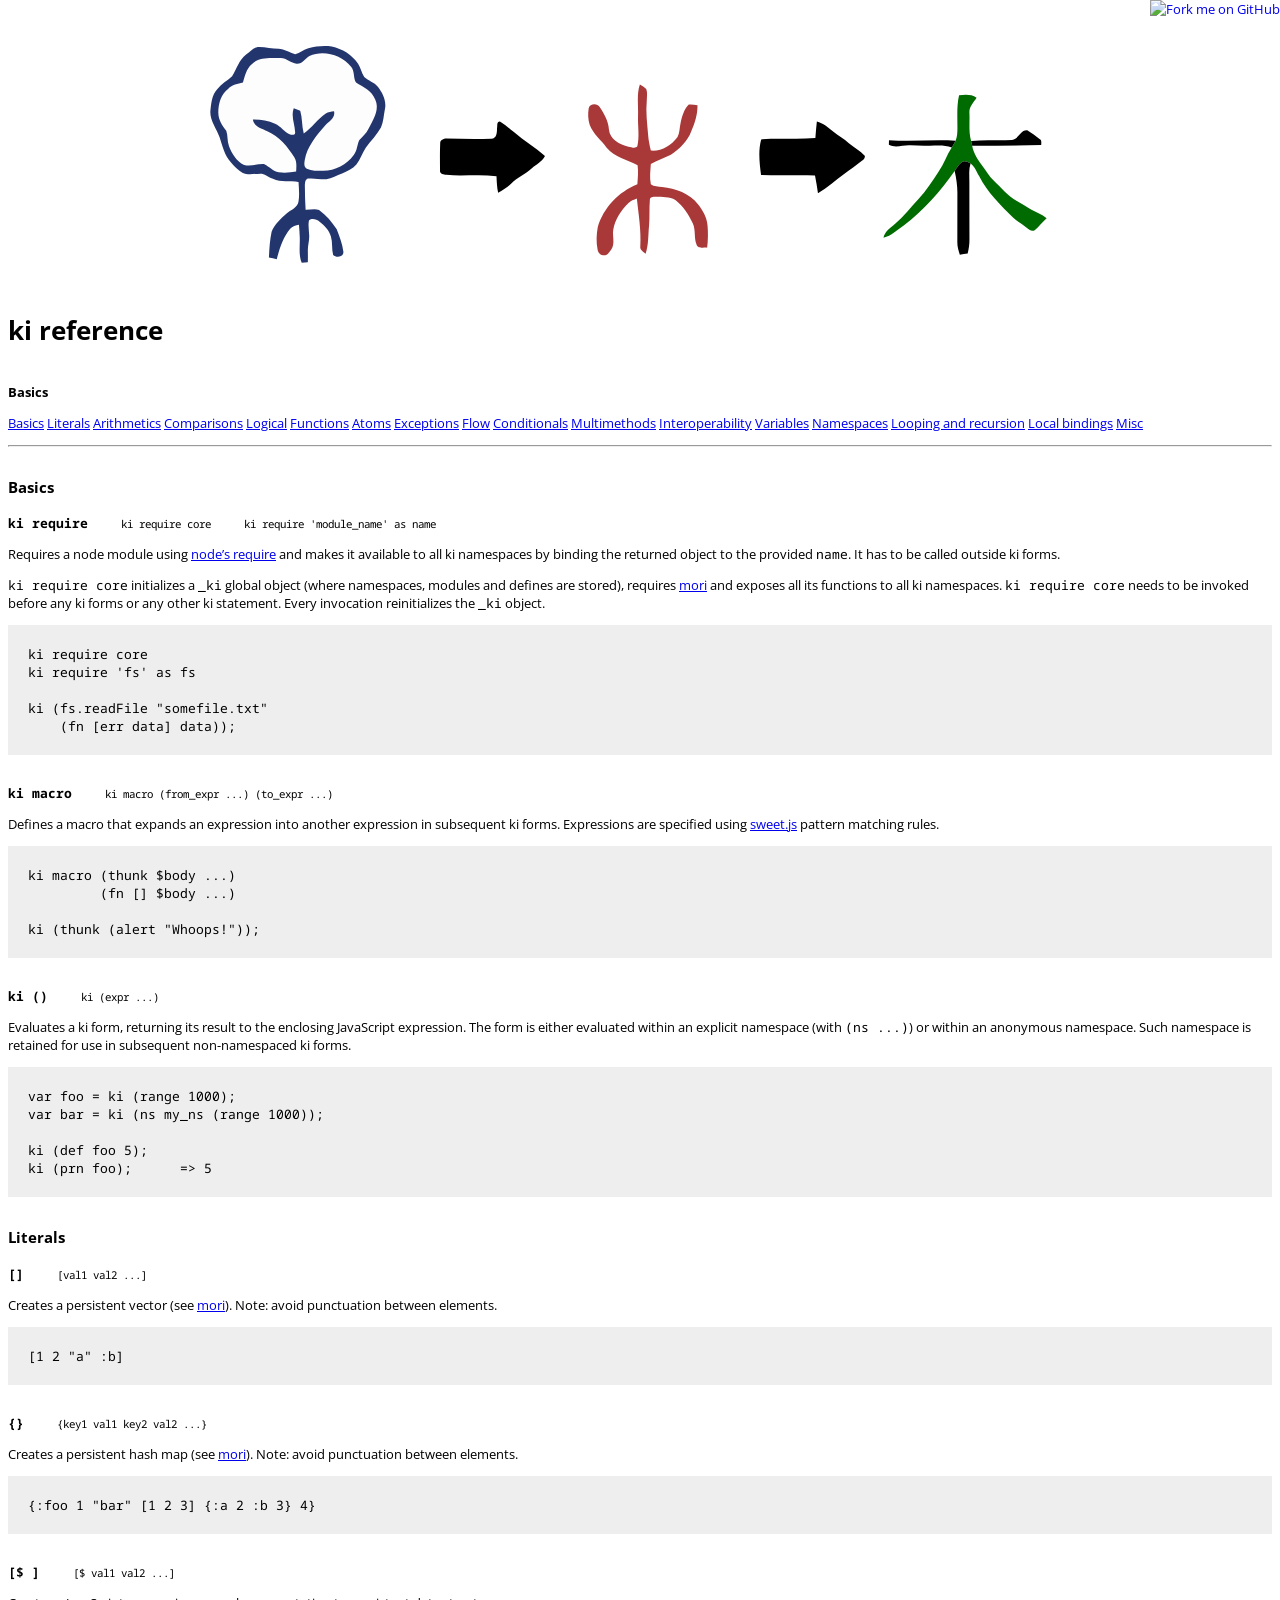
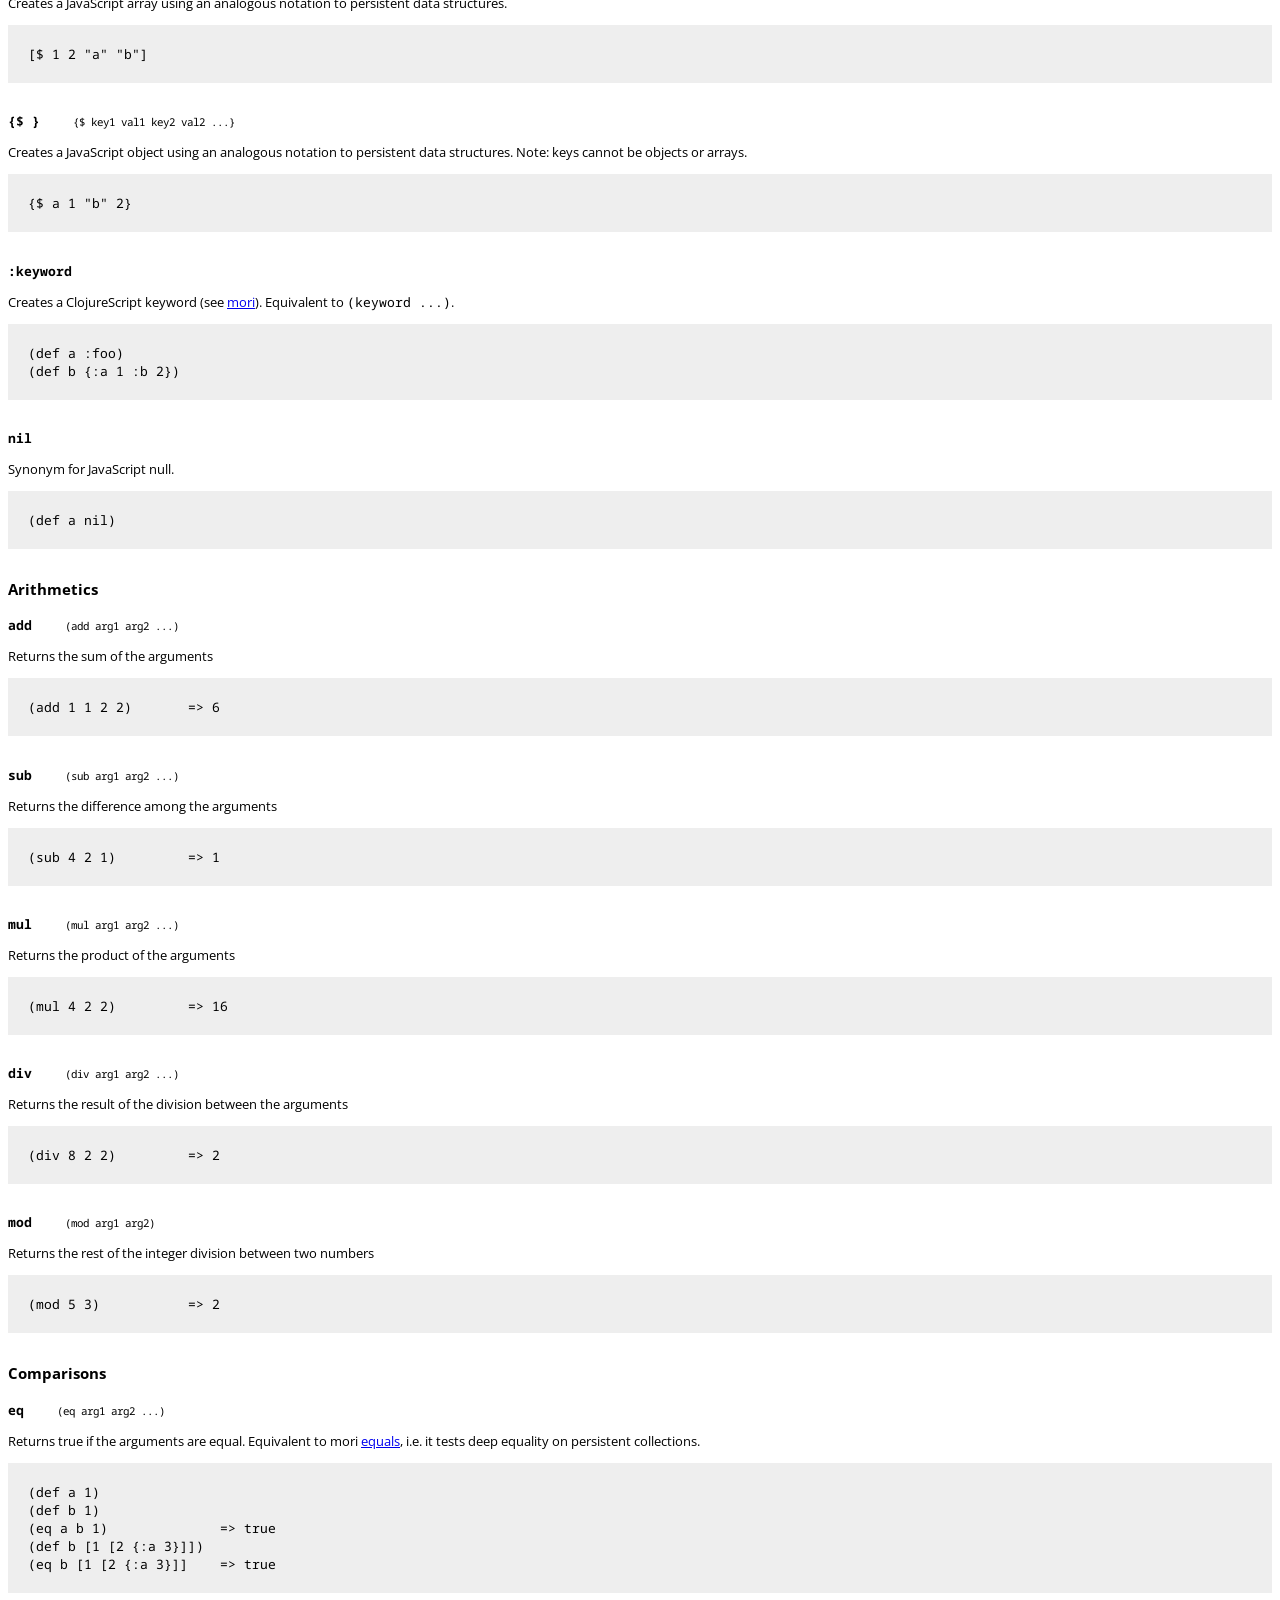
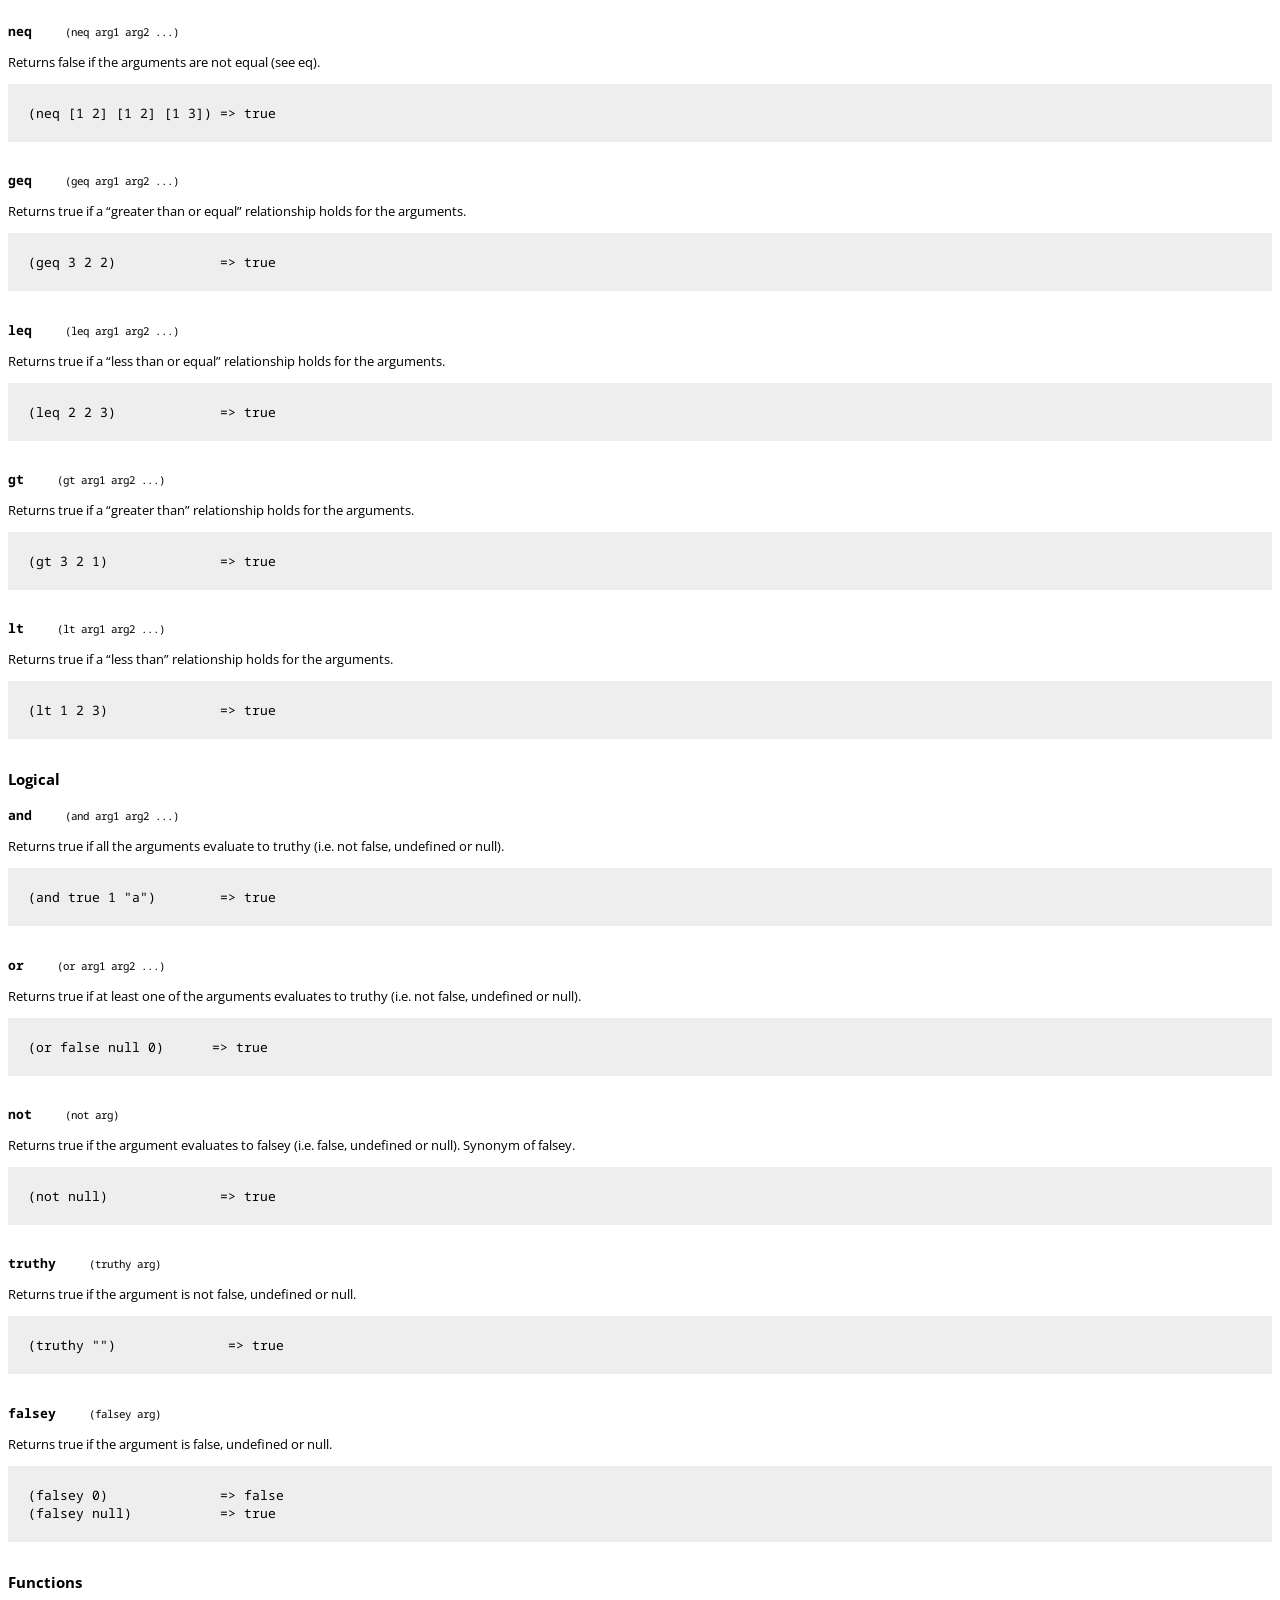
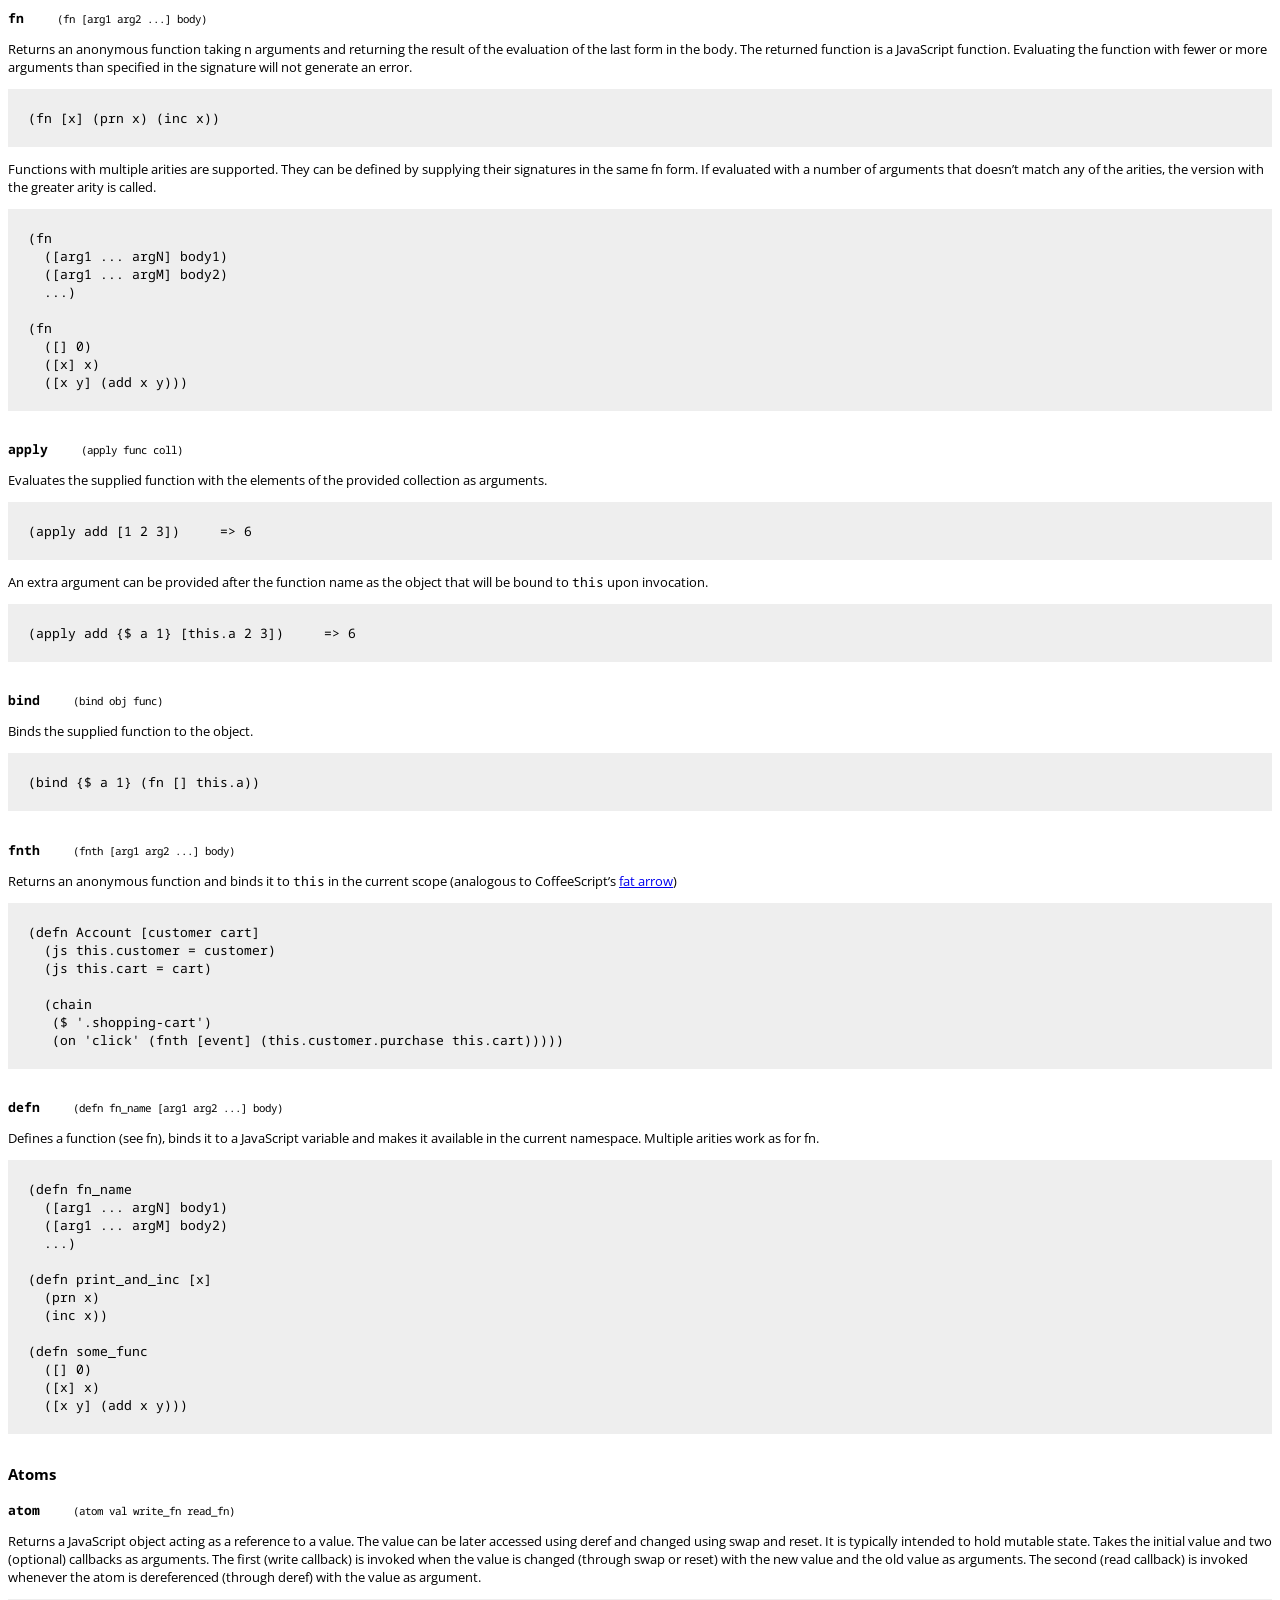
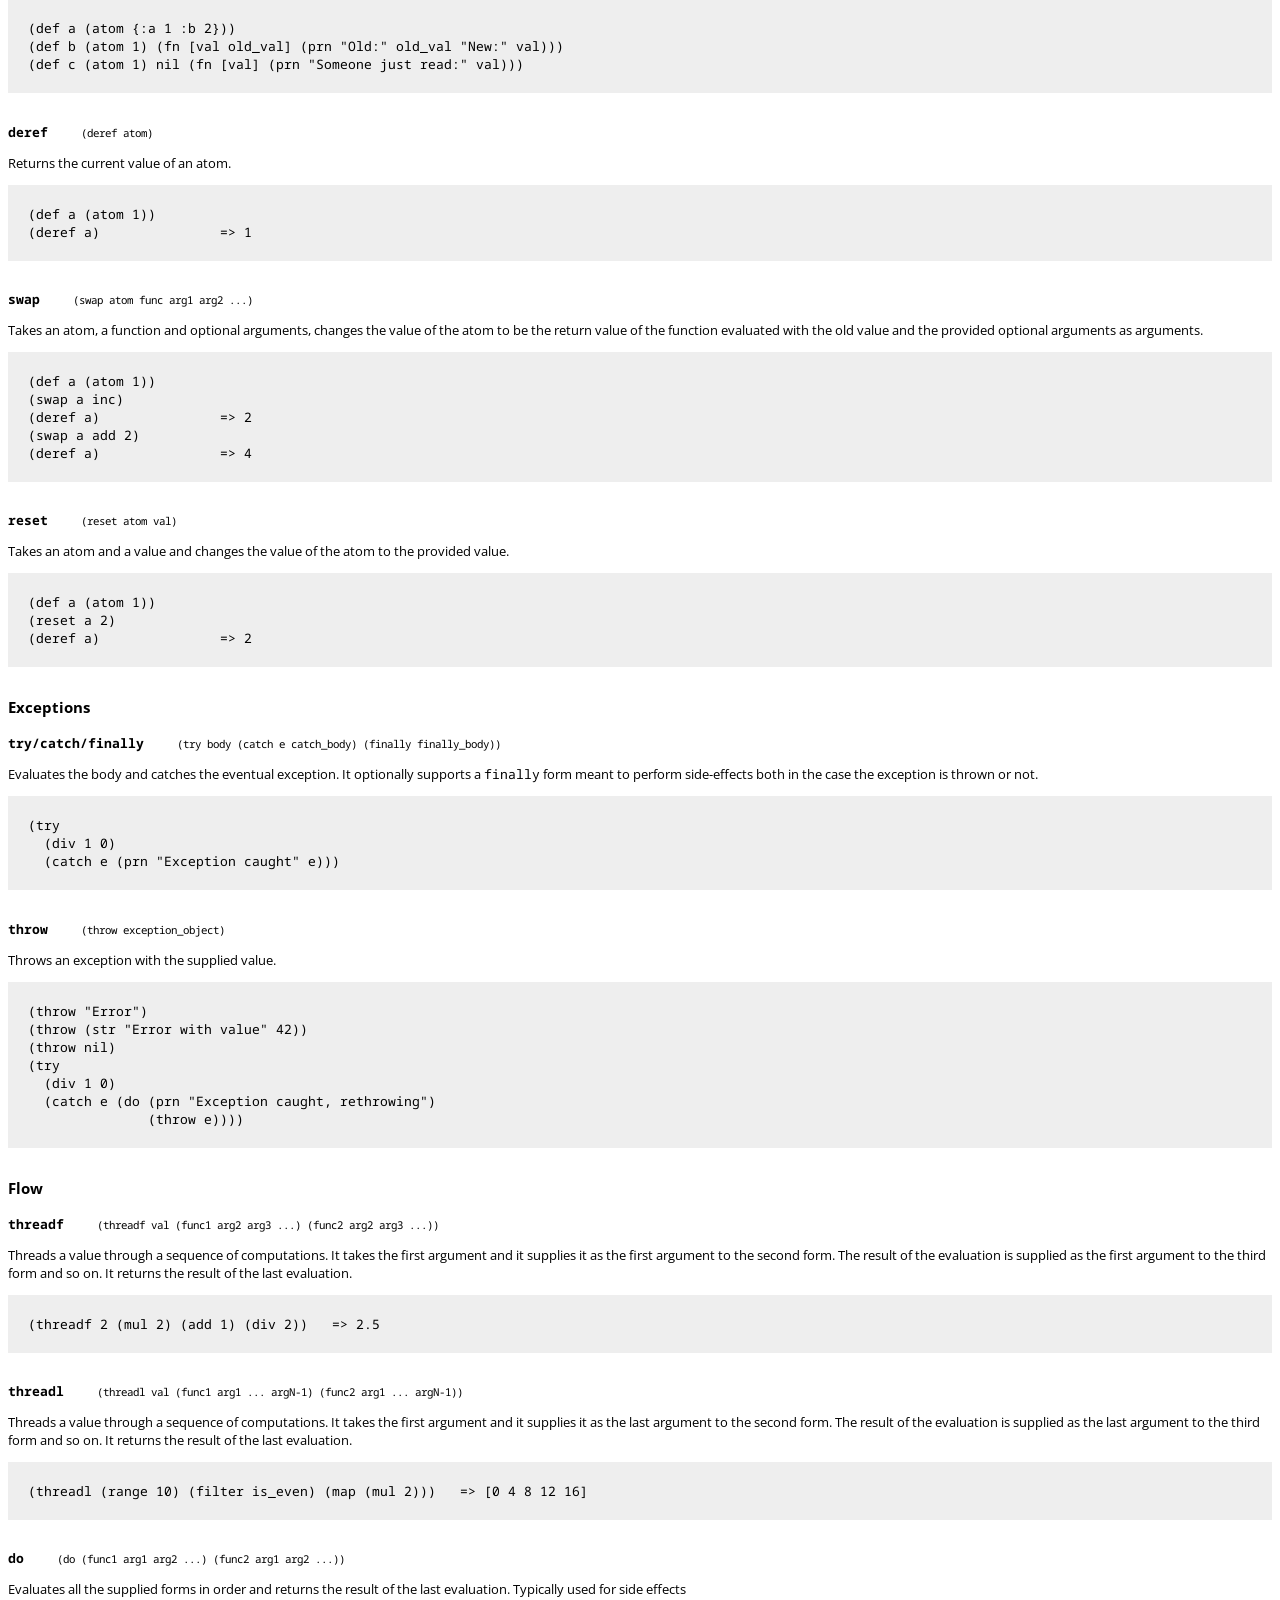
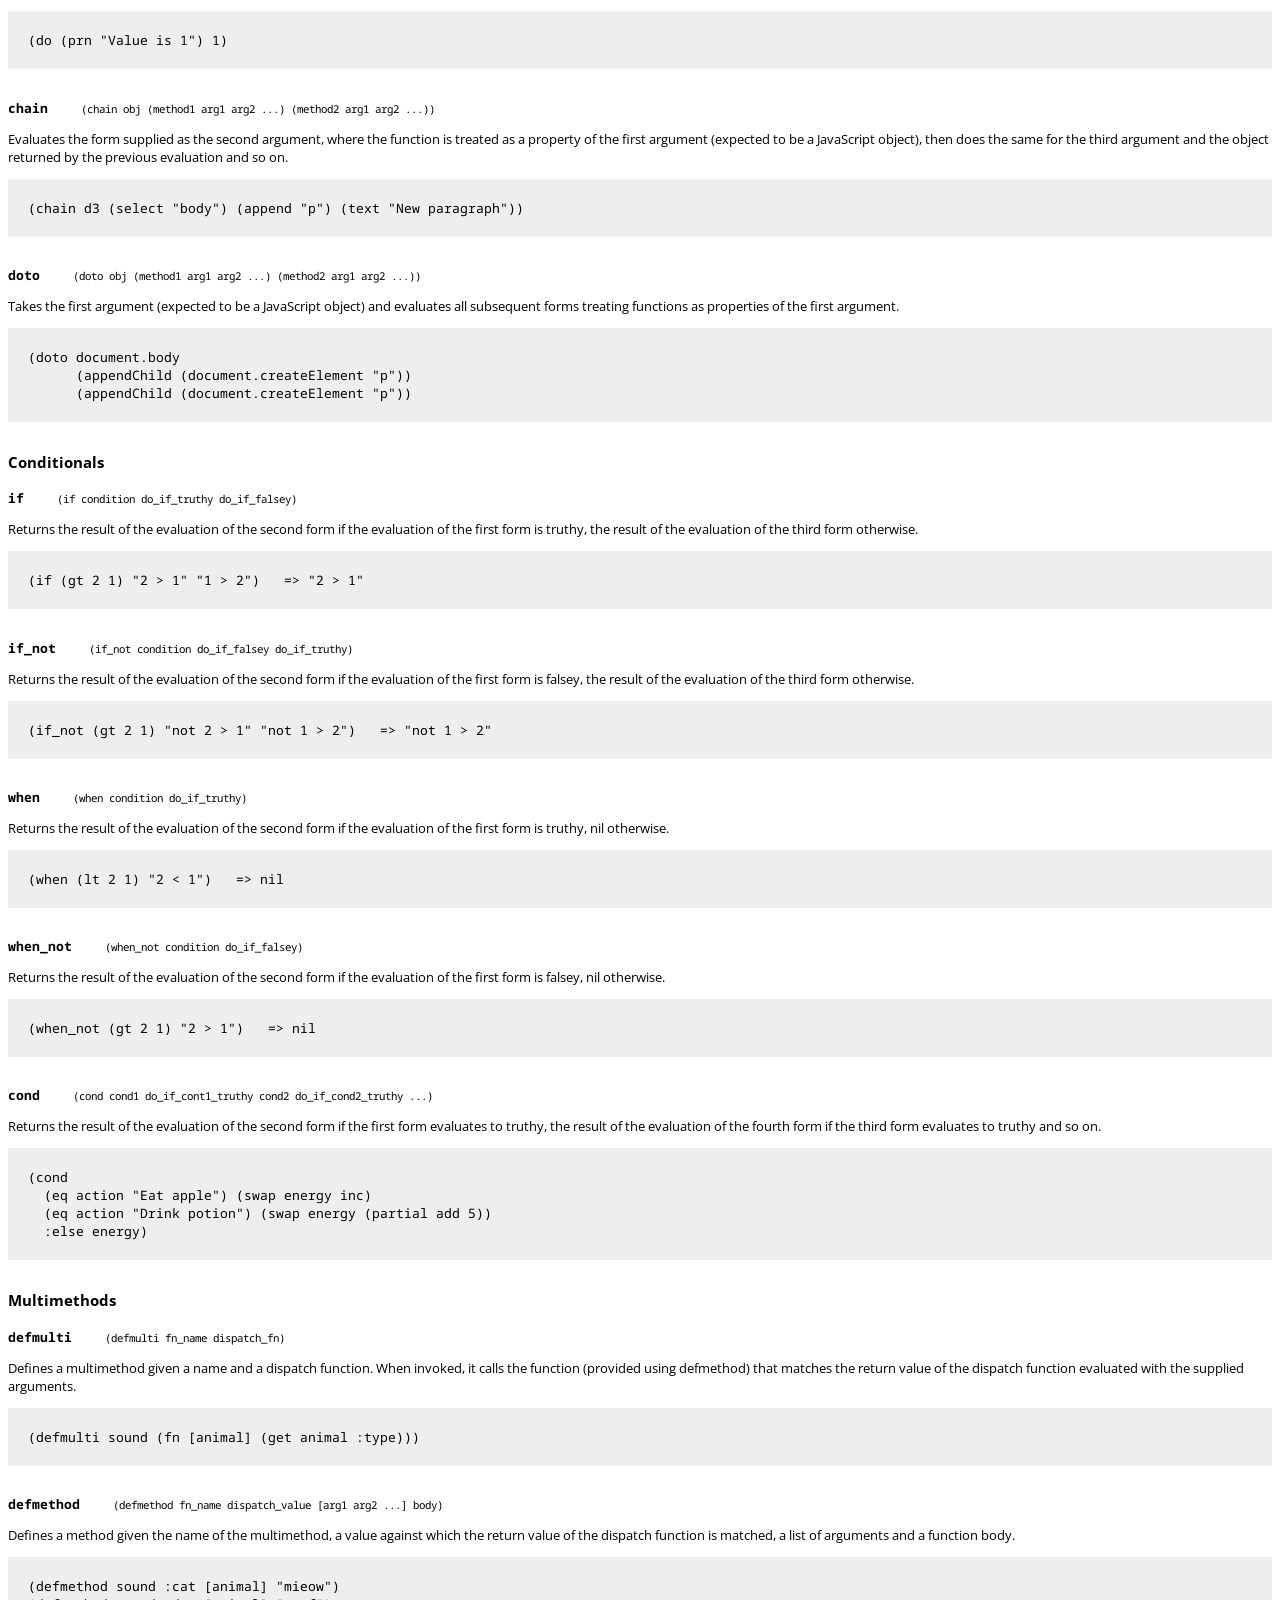
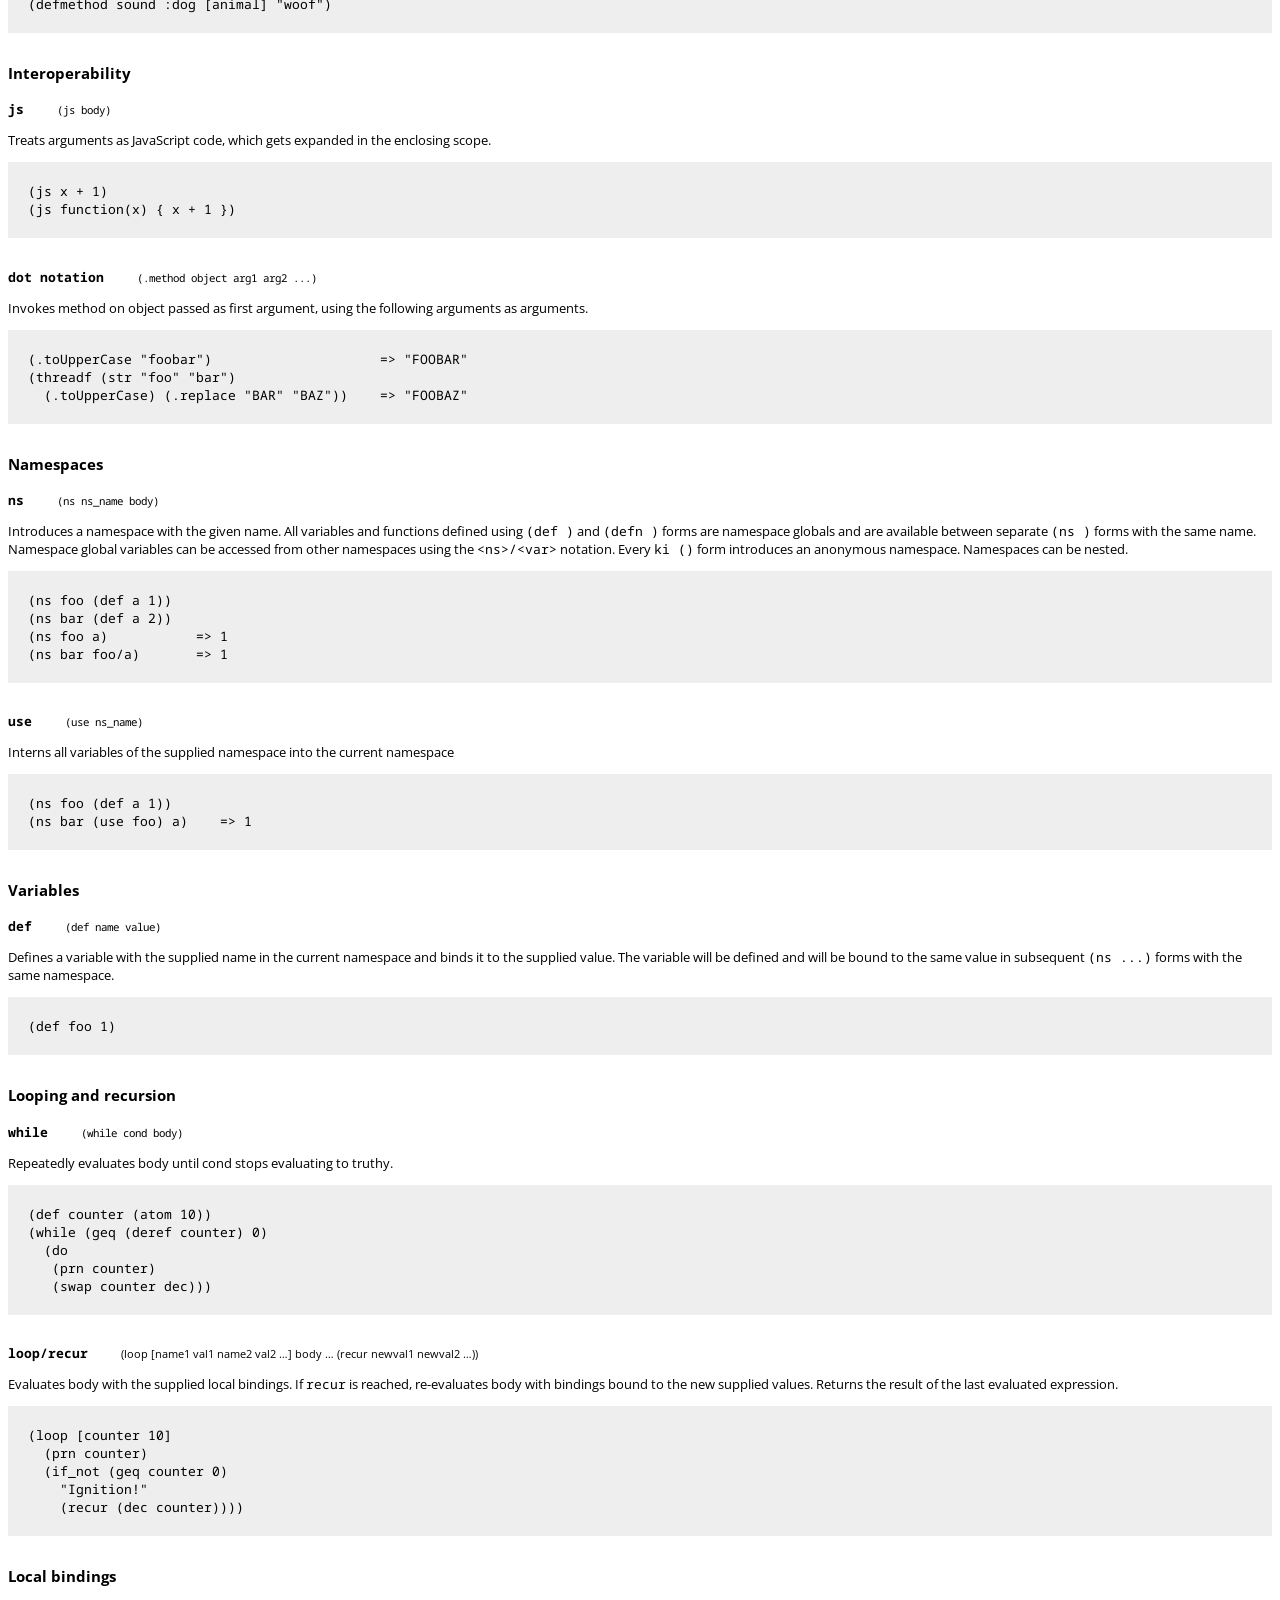
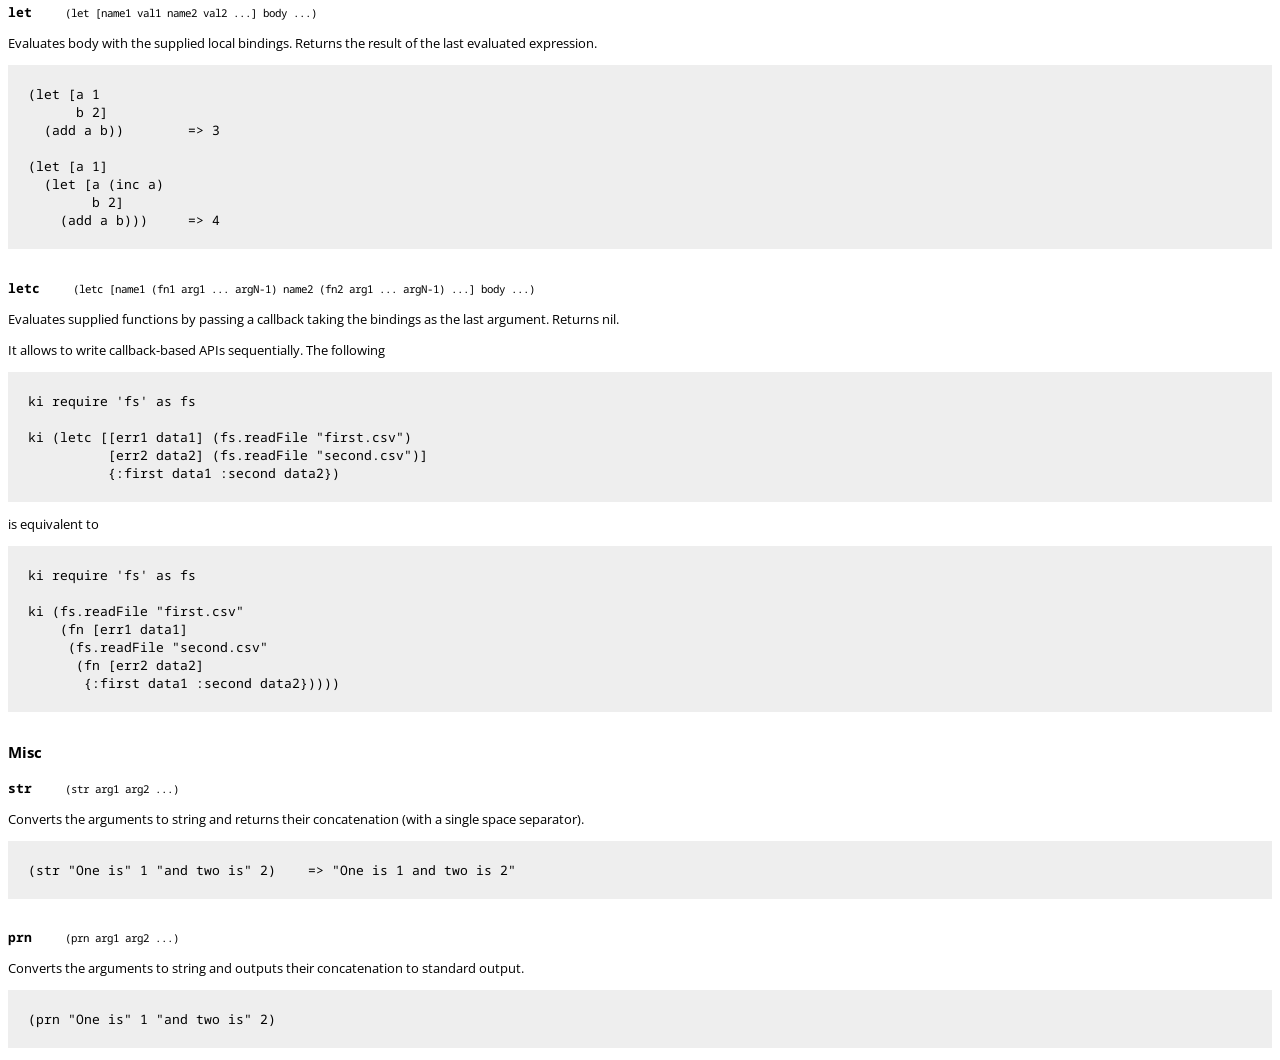
==== ki.docset/Contents/Resources/Documents/api.html @ 3056f5e2 "Initial commit." ====
<!DOCTYPE html>
<html>
    <head>
        <meta charset="utf-8">
        <meta http-equiv="X-UA-Compatible" content="IE=edge,chrome=1">
        <title>ki reference</title>
        <meta name="viewport" content="width=device-width">

        <link href='http://fonts.googleapis.com/css?family=Droid+Sans+Mono|Open+Sans:400italic,400' rel='stylesheet' type='text/css'>
        <link rel="stylesheet" href="css/syntax.css">
      	
        <link rel="stylesheet" href="css/default.css">

    </head>

    <body>
      <a href="https://github.com/lantiga/ki"><img style="position: absolute; top: 0; right: 0; border: 0;" src="https://github-camo.global.ssl.fastly.net/38ef81f8aca64bb9a64448d0d70f1308ef5341ab/68747470733a2f2f73332e616d617a6f6e6177732e636f6d2f6769746875622f726962626f6e732f666f726b6d655f72696768745f6461726b626c75655f3132313632312e706e67" alt="Fork me on GitHub" data-canonical-src="https://s3.amazonaws.com/github/ribbons/forkme_right_darkblue_121621.png"></a>
    	<div class="pure-g">
        <div class="pure-u-1-5"></div>
    		<div class="pure-u-3-5">
          <a href=""><img height="auto" width="100%" style="margin-top: 20px;" src="images/ki-color.svg" /></a>
          <style>
  body {
    font-size: small;
  }
</style>

<h1 id="ki-reference">ki reference</h1>

<h4 id="basics">Basics</h4>

<p><a href="#basics">Basics</a>
<a href="#literals">Literals</a>
<a href="#arithmetics">Arithmetics</a>
<a href="#comparisons">Comparisons</a>
<a href="#logical">Logical</a>
<a href="#functions">Functions</a>
<a href="#atoms">Atoms</a>
<a href="#exceptions">Exceptions</a>
<a href="#flow">Flow</a>
<a href="#conditionals">Conditionals</a>
<a href="#multimethods">Multimethods</a>
<a href="#interoperability">Interoperability</a>
<a href="#variables">Variables</a>
<a href="#namespaces">Namespaces</a>
<a href="#looping-and-recursion">Looping and recursion</a>
<a href="#local-bindings">Local bindings</a>
<a href="#misc">Misc</a></p>

<hr />

<h3 id="basics-1">Basics</h3>

<h4 id="ki-require"><code>ki require</code></h4>

<h5 id="ki-require-core"><code>ki require core</code></h5>

<h5 id="ki-require-modulename-as-name"><code>ki require 'module_name' as name</code></h5>

<p>Requires a node module using <a href="http://nodejs.org/api/modules.html#modules_module_require_id">node’s require</a> and makes it available to all ki namespaces by binding the returned object to the provided <code>name</code>. It has to be called outside ki forms.</p>

<p><code>ki require core</code> initializes a <code>_ki</code> global object (where namespaces, modules and defines are stored), requires <a href="http://swannodette.github.io/mori/">mori</a> and exposes all its functions to all ki namespaces. <code>ki require core</code> needs to be invoked before any ki forms or any other ki statement. Every invocation reinitializes the <code>_ki</code> object.</p>

<pre><code>ki require core
ki require 'fs' as fs

ki (fs.readFile "somefile.txt" 
    (fn [err data] data));
</code></pre>

<h4 id="ki-macro"><code>ki macro</code></h4>

<h5 id="ki-macro-fromexpr--toexpr-"><code>ki macro (from_expr ...) (to_expr ...)</code></h5>

<p>Defines a macro that expands an expression into another expression in subsequent ki forms. Expressions are specified using <a href="http://sweetjs.org/">sweet.js</a> pattern matching rules.</p>

<pre><code>ki macro (thunk $body ...)
         (fn [] $body ...)

ki (thunk (alert "Whoops!"));
</code></pre>

<h4 id="ki-"><code>ki ()</code></h4>

<h5 id="ki-expr-"><code>ki (expr ...)</code></h5>

<p>Evaluates a ki form, returning its result to the enclosing JavaScript expression. The form is either evaluated within an explicit namespace (with <code>(ns ...)</code>) or within an anonymous namespace. Such namespace is retained for use in subsequent non-namespaced ki forms.</p>

<pre><code>var foo = ki (range 1000);
var bar = ki (ns my_ns (range 1000));

ki (def foo 5);
ki (prn foo);      =&gt; 5
</code></pre>

<h3 id="literals">Literals</h3>

<h4 id="section"><code>[]</code></h4>

<h5 id="val1-val2-"><code>[val1 val2 ...]</code></h5>

<p>Creates a persistent vector (see <a href="http://swannodette.github.io/mori/">mori</a>). Note: avoid punctuation between elements.</p>

<pre><code>[1 2 "a" :b]
</code></pre>

<h4 id="section-1"><code>{}</code></h4>

<h5 id="key1-val1-key2-val2-"><code>{key1 val1 key2 val2 ...}</code></h5>

<p>Creates a persistent hash map (see <a href="http://swannodette.github.io/mori/">mori</a>). Note: avoid punctuation between elements.</p>

<pre><code>{:foo 1 "bar" [1 2 3] {:a 2 :b 3} 4}
</code></pre>

<h4 id="section-2"><code>[$ ]</code></h4>

<h5 id="val1-val2--1"><code>[$ val1 val2 ...]</code></h5>

<p>Creates a JavaScript array using an analogous notation to persistent data structures.</p>

<pre><code>[$ 1 2 "a" "b"]
</code></pre>

<h4 id="section-3"><code>{$ }</code></h4>

<h5 id="key1-val1-key2-val2--1"><code>{$ key1 val1 key2 val2 ...}</code></h5>

<p>Creates a JavaScript object using an analogous notation to persistent data structures. Note: keys cannot be objects or arrays.</p>

<pre><code>{$ a 1 "b" 2}
</code></pre>

<h4 id="keyword"><code>:keyword</code></h4>

<p>Creates a ClojureScript keyword (see <a href="http://swannodette.github.io/mori/">mori</a>). Equivalent to <code>(keyword ...)</code>.</p>

<pre><code>(def a :foo)
(def b {:a 1 :b 2})
</code></pre>

<h4 id="nil"><code>nil</code></h4>

<p>Synonym for JavaScript null.</p>

<pre><code>(def a nil)
</code></pre>

<h3 id="arithmetics">Arithmetics</h3>

<h4 id="add"><code>add</code></h4>

<h5 id="add-arg1-arg2-"><code>(add arg1 arg2 ...)</code></h5>

<p>Returns the sum of the arguments</p>

<pre><code>(add 1 1 2 2)       =&gt; 6
</code></pre>

<h4 id="sub"><code>sub</code></h4>

<h5 id="sub-arg1-arg2-"><code>(sub arg1 arg2 ...)</code></h5>

<p>Returns the difference among the arguments</p>

<pre><code>(sub 4 2 1)         =&gt; 1
</code></pre>

<h4 id="mul"><code>mul</code></h4>

<h5 id="mul-arg1-arg2-"><code>(mul arg1 arg2 ...)</code></h5>

<p>Returns the product of the arguments</p>

<pre><code>(mul 4 2 2)         =&gt; 16
</code></pre>

<h4 id="div"><code>div</code></h4>

<h5 id="div-arg1-arg2-"><code>(div arg1 arg2 ...)</code></h5>

<p>Returns the result of the division between the arguments</p>

<pre><code>(div 8 2 2)         =&gt; 2
</code></pre>

<h4 id="mod"><code>mod</code></h4>

<h5 id="mod-arg1-arg2"><code>(mod arg1 arg2)</code></h5>

<p>Returns the rest of the integer division between two numbers</p>

<pre><code>(mod 5 3)           =&gt; 2
</code></pre>

<h3 id="comparisons">Comparisons</h3>

<h4 id="eq"><code>eq</code></h4>

<h5 id="eq-arg1-arg2-"><code>(eq arg1 arg2 ...)</code></h5>

<p>Returns true if the arguments are equal. Equivalent to mori <a href="http://swannodette.github.io/mori/#equals">equals</a>, i.e. it tests deep equality on persistent collections.</p>

<pre><code>(def a 1)
(def b 1)
(eq a b 1)              =&gt; true
(def b [1 [2 {:a 3}]])
(eq b [1 [2 {:a 3}]]    =&gt; true
</code></pre>

<h4 id="neq"><code>neq</code></h4>

<h5 id="neq-arg1-arg2-"><code>(neq arg1 arg2 ...)</code></h5>

<p>Returns false if the arguments are not equal (see eq).</p>

<pre><code>(neq [1 2] [1 2] [1 3]) =&gt; true
</code></pre>

<h4 id="geq"><code>geq</code></h4>

<h5 id="geq-arg1-arg2-"><code>(geq arg1 arg2 ...)</code></h5>

<p>Returns true if a “greater than or equal” relationship holds for the arguments.</p>

<pre><code>(geq 3 2 2)             =&gt; true
</code></pre>

<h4 id="leq"><code>leq</code></h4>

<h5 id="leq-arg1-arg2-"><code>(leq arg1 arg2 ...)</code></h5>

<p>Returns true if a “less than or equal” relationship holds for the arguments.</p>

<pre><code>(leq 2 2 3)             =&gt; true
</code></pre>

<h4 id="gt"><code>gt</code></h4>

<h5 id="gt-arg1-arg2-"><code>(gt arg1 arg2 ...)</code></h5>

<p>Returns true if a “greater than” relationship holds for the arguments.</p>

<pre><code>(gt 3 2 1)              =&gt; true
</code></pre>

<h4 id="lt"><code>lt</code></h4>

<h5 id="lt-arg1-arg2-"><code>(lt arg1 arg2 ...)</code></h5>

<p>Returns true if a “less than” relationship holds for the arguments.</p>

<pre><code>(lt 1 2 3)              =&gt; true
</code></pre>

<h3 id="logical">Logical</h3>

<h4 id="and"><code>and</code></h4>

<h5 id="and-arg1-arg2-"><code>(and arg1 arg2 ...)</code></h5>

<p>Returns true if all the arguments evaluate to truthy (i.e. not false, undefined or null).</p>

<pre><code>(and true 1 "a")        =&gt; true
</code></pre>

<h4 id="or"><code>or</code></h4>

<h5 id="or-arg1-arg2-"><code>(or arg1 arg2 ...)</code></h5>

<p>Returns true if at least one of the arguments evaluates to truthy (i.e. not false, undefined or null).</p>

<pre><code>(or false null 0)      =&gt; true
</code></pre>

<h4 id="not"><code>not</code></h4>

<h5 id="not-arg"><code>(not arg)</code></h5>

<p>Returns true if the argument evaluates to falsey (i.e. false, undefined or null). Synonym of falsey.</p>

<pre><code>(not null)              =&gt; true
</code></pre>

<h4 id="truthy"><code>truthy</code></h4>

<h5 id="truthy-arg"><code>(truthy arg)</code></h5>

<p>Returns true if the argument is not false, undefined or null.</p>

<pre><code>(truthy "")              =&gt; true
</code></pre>

<h4 id="falsey"><code>falsey</code></h4>

<h5 id="falsey-arg"><code>(falsey arg)</code></h5>

<p>Returns true if the argument is false, undefined or null.</p>

<pre><code>(falsey 0)              =&gt; false
(falsey null)           =&gt; true
</code></pre>

<h3 id="functions">Functions</h3>

<h4 id="fn"><code>fn</code></h4>

<h5 id="fn-arg1-arg2--body"><code>(fn [arg1 arg2 ...] body)</code></h5>

<p>Returns an anonymous function taking n arguments and returning the result of the evaluation of the last form in the body. The returned function is a JavaScript function. Evaluating the function with fewer or more arguments than specified in the signature will not generate an error.</p>

<pre><code>(fn [x] (prn x) (inc x))
</code></pre>

<p>Functions with multiple arities are supported. They can be defined by supplying their signatures in the same fn form. If evaluated with a number of arguments that doesn’t match any of the arities, the version with the greater arity is called.</p>

<pre><code>(fn 
  ([arg1 ... argN] body1)
  ([arg1 ... argM] body2)
  ...)

(fn
  ([] 0)
  ([x] x)
  ([x y] (add x y)))
</code></pre>

<h4 id="apply"><code>apply</code></h4>

<h5 id="apply-func-coll"><code>(apply func coll)</code></h5>

<p>Evaluates the supplied function with the elements of the provided collection as arguments.</p>

<pre><code>(apply add [1 2 3])     =&gt; 6
</code></pre>

<p>An extra argument can be provided after the function name as the object that will be bound to <code>this</code> upon invocation.</p>

<pre><code>(apply add {$ a 1} [this.a 2 3])     =&gt; 6
</code></pre>

<h4 id="bind"><code>bind</code></h4>

<h5 id="bind-obj-func"><code>(bind obj func)</code></h5>

<p>Binds the supplied function to the object.</p>

<pre><code>(bind {$ a 1} (fn [] this.a))
</code></pre>

<h4 id="fnth"><code>fnth</code></h4>

<h5 id="fnth-arg1-arg2--body"><code>(fnth [arg1 arg2 ...] body)</code></h5>

<p>Returns an anonymous function and binds it to <code>this</code> in the current scope (analogous to CoffeeScript’s <a href="http://coffeescript.org/#fat-arrow">fat arrow</a>)</p>

<pre><code>(defn Account [customer cart]
  (js this.customer = customer)
  (js this.cart = cart)

  (chain 
   ($ '.shopping-cart')
   (on 'click' (fnth [event] (this.customer.purchase this.cart)))))
</code></pre>

<h4 id="defn"><code>defn</code></h4>

<h5 id="defn-fnname-arg1-arg2--body"><code>(defn fn_name [arg1 arg2 ...] body)</code></h5>

<p>Defines a function (see fn), binds it to a JavaScript variable and makes it available in the current namespace. Multiple arities work as for fn.</p>

<pre><code>(defn fn_name
  ([arg1 ... argN] body1)
  ([arg1 ... argM] body2)
  ...)
   
(defn print_and_inc [x] 
  (prn x) 
  (inc x))

(defn some_func
  ([] 0)
  ([x] x)
  ([x y] (add x y)))
</code></pre>

<h3 id="atoms">Atoms</h3>

<h4 id="atom"><code>atom</code></h4>

<h5 id="atom-val-writefn-readfn"><code>(atom val write_fn read_fn)</code></h5>

<p>Returns a JavaScript object acting as a reference to a value. The value can be later accessed using deref and changed using swap and reset. It is typically intended to hold mutable state. Takes the initial value and two (optional) callbacks as arguments. The first (write callback) is invoked when the value is changed (through swap or reset) with the new value and the old value as arguments. The second (read callback) is invoked whenever the atom is dereferenced (through deref) with the value as argument.</p>

<pre><code>(def a (atom {:a 1 :b 2}))
(def b (atom 1) (fn [val old_val] (prn "Old:" old_val "New:" val)))
(def c (atom 1) nil (fn [val] (prn "Someone just read:" val)))
</code></pre>

<h4 id="deref"><code>deref</code></h4>

<h5 id="deref-atom"><code>(deref atom)</code></h5>

<p>Returns the current value of an atom.</p>

<pre><code>(def a (atom 1))
(deref a)               =&gt; 1
</code></pre>

<h4 id="swap"><code>swap</code></h4>

<h5 id="swap-atom-func-arg1-arg2-"><code>(swap atom func arg1 arg2 ...)</code></h5>

<p>Takes an atom, a function and optional arguments, changes the value of the atom to be the return value of the function evaluated with the old value and the provided optional arguments as arguments.</p>

<pre><code>(def a (atom 1))
(swap a inc)
(deref a)               =&gt; 2
(swap a add 2)
(deref a)               =&gt; 4
</code></pre>

<h4 id="reset"><code>reset</code></h4>

<h5 id="reset-atom-val"><code>(reset atom val)</code></h5>

<p>Takes an atom and a value and changes the value of the atom to the provided value.</p>

<pre><code>(def a (atom 1))
(reset a 2)
(deref a)               =&gt; 2
</code></pre>

<h3 id="exceptions">Exceptions</h3>

<h4 id="trycatchfinally"><code>try/catch/finally</code></h4>

<h5 id="try-body-catch-e-catchbody-finally-finallybody"><code>(try body (catch e catch_body) (finally finally_body))</code></h5>

<p>Evaluates the body and catches the eventual exception. It optionally supports a <code>finally</code> form meant to perform side-effects both in the case the exception is thrown or not.</p>

<pre><code>(try
  (div 1 0)
  (catch e (prn "Exception caught" e)))
</code></pre>

<h4 id="throw"><code>throw</code></h4>

<h5 id="throw-exceptionobject"><code>(throw exception_object)</code></h5>

<p>Throws an exception with the supplied value.</p>

<pre><code>(throw "Error")
(throw (str "Error with value" 42))
(throw nil)
(try
  (div 1 0)
  (catch e (do (prn "Exception caught, rethrowing") 
               (throw e))))
</code></pre>

<h3 id="flow">Flow</h3>

<h4 id="threadf"><code>threadf</code></h4>

<h5 id="threadf-val-func1-arg2-arg3--func2-arg2-arg3-"><code>(threadf val (func1 arg2 arg3 ...) (func2 arg2 arg3 ...))</code></h5>

<p>Threads a value through a sequence of computations. It takes the first argument and it supplies it as the first argument to the second form. The result of the evaluation is supplied as the first argument to the third form and so on. It returns the result of the last evaluation.</p>

<pre><code>(threadf 2 (mul 2) (add 1) (div 2))   =&gt; 2.5
</code></pre>

<h4 id="threadl"><code>threadl</code></h4>

<h5 id="threadl-val-func1-arg1--argn-1-func2-arg1--argn-1"><code>(threadl val (func1 arg1 ... argN-1) (func2 arg1 ... argN-1))</code></h5>

<p>Threads a value through a sequence of computations. It takes the first argument and it supplies it as the last argument to the second form. The result of the evaluation is supplied as the last argument to the third form and so on. It returns the result of the last evaluation.</p>

<pre><code>(threadl (range 10) (filter is_even) (map (mul 2)))   =&gt; [0 4 8 12 16]
</code></pre>

<h4 id="do"><code>do</code></h4>

<h5 id="do-func1-arg1-arg2--func2-arg1-arg2-"><code>(do (func1 arg1 arg2 ...) (func2 arg1 arg2 ...))</code></h5>

<p>Evaluates all the supplied forms in order and returns the result of the last evaluation. Typically used for side effects</p>

<pre><code>(do (prn "Value is 1") 1)
</code></pre>

<h4 id="chain"><code>chain</code></h4>

<h5 id="chain-obj-method1-arg1-arg2--method2-arg1-arg2-"><code>(chain obj (method1 arg1 arg2 ...) (method2 arg1 arg2 ...))</code></h5>

<p>Evaluates the form supplied as the second argument, where the function is treated as a property of the first argument (expected to be a JavaScript object), then does the same for the third argument and the object returned by the previous evaluation and so on.</p>

<pre><code>(chain d3 (select "body") (append "p") (text "New paragraph"))
</code></pre>

<h4 id="doto"><code>doto</code></h4>

<h5 id="doto-obj-method1-arg1-arg2--method2-arg1-arg2-"><code>(doto obj (method1 arg1 arg2 ...) (method2 arg1 arg2 ...))</code></h5>

<p>Takes the first argument (expected to be a JavaScript object) and evaluates all subsequent forms treating functions as properties of the first argument.</p>

<pre><code>(doto document.body 
      (appendChild (document.createElement "p"))
      (appendChild (document.createElement "p"))
</code></pre>

<h3 id="conditionals">Conditionals</h3>

<h4 id="if"><code>if</code></h4>

<h5 id="if-condition-doiftruthy-doiffalsey"><code>(if condition do_if_truthy do_if_falsey)</code></h5>

<p>Returns the result of the evaluation of the second form if the evaluation of the first form is truthy, the result of the evaluation of the third form otherwise.</p>

<pre><code>(if (gt 2 1) "2 &gt; 1" "1 &gt; 2")   =&gt; "2 &gt; 1"
</code></pre>

<h4 id="ifnot"><code>if_not</code></h4>

<h5 id="ifnot-condition-doiffalsey-doiftruthy"><code>(if_not condition do_if_falsey do_if_truthy)</code></h5>

<p>Returns the result of the evaluation of the second form if the evaluation of the first form is falsey, the result of the evaluation of the third form otherwise.</p>

<pre><code>(if_not (gt 2 1) "not 2 &gt; 1" "not 1 &gt; 2")   =&gt; "not 1 &gt; 2"
</code></pre>

<h4 id="when"><code>when</code></h4>

<h5 id="when-condition-doiftruthy"><code>(when condition do_if_truthy)</code></h5>

<p>Returns the result of the evaluation of the second form if the evaluation of the first form is truthy, nil otherwise.</p>

<pre><code>(when (lt 2 1) "2 &lt; 1")   =&gt; nil
</code></pre>

<h4 id="whennot"><code>when_not</code></h4>

<h5 id="whennot-condition-doiffalsey"><code>(when_not condition do_if_falsey)</code></h5>

<p>Returns the result of the evaluation of the second form if the evaluation of the first form is falsey, nil otherwise.</p>

<pre><code>(when_not (gt 2 1) "2 &gt; 1")   =&gt; nil
</code></pre>

<h4 id="cond"><code>cond</code></h4>

<h5 id="cond-cond1-doifcont1truthy-cond2-doifcond2truthy-"><code>(cond cond1 do_if_cont1_truthy cond2 do_if_cond2_truthy ...)</code></h5>

<p>Returns the result of the evaluation of the second form if the first form evaluates to truthy, the result of the evaluation of the fourth form if the third form evaluates to truthy and so on.</p>

<pre><code>(cond
  (eq action "Eat apple") (swap energy inc)
  (eq action "Drink potion") (swap energy (partial add 5))
  :else energy)
</code></pre>

<h3 id="multimethods">Multimethods</h3>

<h4 id="defmulti"><code>defmulti</code></h4>

<h5 id="defmulti-fnname-dispatchfn"><code>(defmulti fn_name dispatch_fn)</code></h5>

<p>Defines a multimethod given a name and a dispatch function. When invoked, it calls the function (provided using defmethod) that matches the return value of the dispatch function evaluated with the supplied arguments.</p>

<pre><code>(defmulti sound (fn [animal] (get animal :type)))
</code></pre>

<h4 id="defmethod"><code>defmethod</code></h4>

<h5 id="defmethod-fnname-dispatchvalue-arg1-arg2--body"><code>(defmethod fn_name dispatch_value [arg1 arg2 ...] body)</code></h5>

<p>Defines a method given the name of the multimethod, a value against which the return value of the dispatch function is matched, a list of arguments and a function body.</p>

<pre><code>(defmethod sound :cat [animal] "mieow")
(defmethod sound :dog [animal] "woof")
</code></pre>

<h3 id="interoperability">Interoperability</h3>

<h4 id="js"><code>js</code></h4>

<h5 id="js-body"><code>(js body)</code></h5>

<p>Treats arguments as JavaScript code, which gets expanded in the enclosing scope.</p>

<pre><code>(js x + 1)
(js function(x) { x + 1 })
</code></pre>

<h4 id="dot-notation"><code>dot notation</code></h4>

<h5 id="method-object-arg1-arg2-"><code>(.method object arg1 arg2 ...)</code></h5>

<p>Invokes method on object passed as first argument, using the following arguments as arguments.</p>

<pre><code>(.toUpperCase "foobar")                     =&gt; "FOOBAR"
(threadf (str "foo" "bar") 
  (.toUpperCase) (.replace "BAR" "BAZ"))    =&gt; "FOOBAZ"
</code></pre>

<h3 id="namespaces">Namespaces</h3>

<h4 id="ns"><code>ns</code></h4>

<h5 id="ns-nsname-body"><code>(ns ns_name body)</code></h5>

<p>Introduces a namespace with the given name. All variables and functions defined using <code>(def )</code> and <code>(defn )</code> forms are namespace globals and are available between separate <code>(ns )</code> forms with the same name. Namespace global variables can be accessed from other namespaces using the <code>&lt;ns&gt;/&lt;var&gt;</code> notation. Every <code>ki ()</code> form introduces an anonymous namespace. Namespaces can be nested.</p>

<pre><code>(ns foo (def a 1))
(ns bar (def a 2))
(ns foo a)           =&gt; 1
(ns bar foo/a)       =&gt; 1
</code></pre>

<h4 id="use"><code>use</code></h4>

<h5 id="use-nsname"><code>(use ns_name)</code></h5>

<p>Interns all variables of the supplied namespace into the current namespace</p>

<pre><code>(ns foo (def a 1))
(ns bar (use foo) a)    =&gt; 1
</code></pre>

<h3 id="variables">Variables</h3>

<h4 id="def"><code>def</code></h4>

<h5 id="def-name-value"><code>(def name value)</code></h5>

<p>Defines a variable with the supplied name in the current namespace and binds it to the supplied value. The variable will be defined and will be bound to the same value in subsequent <code>(ns ...)</code> forms with the same namespace.</p>

<pre><code>(def foo 1)
</code></pre>

<h3 id="looping-and-recursion">Looping and recursion</h3>

<h4 id="while"><code>while</code></h4>

<h5 id="while-cond-body"><code>(while cond body)</code></h5>

<p>Repeatedly evaluates body until cond stops evaluating to truthy.</p>

<pre><code>(def counter (atom 10))
(while (geq (deref counter) 0)
  (do
   (prn counter)
   (swap counter dec)))
</code></pre>

<h4 id="looprecur"><code>loop/recur</code></h4>

<h5 id="loop-name1-val1-name2-val2--body--recur-newval1-newval2-">(loop [name1 val1 name2 val2 …] body … (recur newval1 newval2 …))</h5>

<p>Evaluates body with the supplied local bindings. If <code>recur</code> is reached, re-evaluates body with bindings bound to the new supplied values. Returns the result of the last evaluated expression.</p>

<pre><code>(loop [counter 10]
  (prn counter)
  (if_not (geq counter 0)
    "Ignition!"
    (recur (dec counter))))
</code></pre>

<h3 id="local-bindings">Local bindings</h3>

<h4 id="let"><code>let</code></h4>

<h5 id="let-name1-val1-name2-val2--body-"><code>(let [name1 val1 name2 val2 ...] body ...)</code></h5>

<p>Evaluates body with the supplied local bindings. Returns the result of the last evaluated expression.</p>

<pre><code>(let [a 1
      b 2]
  (add a b))        =&gt; 3

(let [a 1]
  (let [a (inc a)
        b 2]
    (add a b)))     =&gt; 4
</code></pre>

<h4 id="letc"><code>letc</code></h4>

<h5 id="letc-name1-fn1-arg1--argn-1-name2-fn2-arg1--argn-1--body-"><code>(letc [name1 (fn1 arg1 ... argN-1) name2 (fn2 arg1 ... argN-1) ...] body ...)</code></h5>

<p>Evaluates supplied functions by passing a callback taking the bindings as the last argument. Returns nil.</p>

<p>It allows to write callback-based APIs sequentially. The following</p>

<pre><code>ki require 'fs' as fs

ki (letc [[err1 data1] (fs.readFile "first.csv")
          [err2 data2] (fs.readFile "second.csv")]
          {:first data1 :second data2})
</code></pre>

<p>is equivalent to</p>

<pre><code>ki require 'fs' as fs

ki (fs.readFile "first.csv" 
    (fn [err1 data1]
     (fs.readFile "second.csv" 
      (fn [err2 data2]
       {:first data1 :second data2}))))
</code></pre>

<h3 id="misc">Misc</h3>

<h4 id="str"><code>str</code></h4>

<h5 id="str-arg1-arg2-"><code>(str arg1 arg2 ...)</code></h5>

<p>Converts the arguments to string and returns their concatenation (with a single space separator).</p>

<pre><code>(str "One is" 1 "and two is" 2)    =&gt; "One is 1 and two is 2"
</code></pre>

<h4 id="prn"><code>prn</code></h4>

<h5 id="prn-arg1-arg2-"><code>(prn arg1 arg2 ...)</code></h5>

<p>Converts the arguments to string and outputs their concatenation to standard output.</p>

<pre><code>(prn "One is" 1 "and two is" 2)
</code></pre>


        </div>
        <div class="pure-u-1-5"></div>
      </div>

      <script type="text/javascript">

        var _gaq = _gaq || [];
        _gaq.push(['_setAccount', 'UA-49216937-1']);
        _gaq.push(['_setDomainName', 'ki-lang.org']);
        _gaq.push(['_trackPageview']);
        
        (function() {
         var ga = document.createElement('script'); ga.type = 'text/javascript'; ga.async = true;
         ga.src = ('https:' == document.location.protocol ? 'https://ssl' : 'http://www') + '.google-analytics.com/ga.js';
         var s = document.getElementsByTagName('script')[0]; s.parentNode.insertBefore(ga, s);
         })();

      </script>

      </body>
      </html>
---- ki.docset/Contents/Resources/Documents/css/syntax.css ----
.highlight  { background: #ffffff; }
.highlight .c { color: #999988; font-style: italic } /* Comment */
.highlight .err { color: #a61717; background-color: #e3d2d2 } /* Error */
.highlight .k { font-weight: bold } /* Keyword */
.highlight .o { font-weight: bold } /* Operator */
.highlight .cm { color: #999988; font-style: italic } /* Comment.Multiline */
.highlight .cp { color: #999999; font-weight: bold } /* Comment.Preproc */
.highlight .c1 { color: #999988; font-style: italic } /* Comment.Single */
.highlight .cs { color: #999999; font-weight: bold; font-style: italic } /* Comment.Special */
.highlight .gd { color: #000000; background-color: #ffdddd } /* Generic.Deleted */
.highlight .gd .x { color: #000000; background-color: #ffaaaa } /* Generic.Deleted.Specific */
.highlight .ge { font-style: italic } /* Generic.Emph */
.highlight .gr { color: #aa0000 } /* Generic.Error */
.highlight .gh { color: #999999 } /* Generic.Heading */
.highlight .gi { color: #000000; background-color: #ddffdd } /* Generic.Inserted */
.highlight .gi .x { color: #000000; background-color: #aaffaa } /* Generic.Inserted.Specific */
.highlight .go { color: #888888 } /* Generic.Output */
.highlight .gp { color: #555555 } /* Generic.Prompt */
.highlight .gs { font-weight: bold } /* Generic.Strong */
.highlight .gu { color: #aaaaaa } /* Generic.Subheading */
.highlight .gt { color: #aa0000 } /* Generic.Traceback */
.highlight .kc { font-weight: bold } /* Keyword.Constant */
.highlight .kd { font-weight: bold } /* Keyword.Declaration */
.highlight .kp { font-weight: bold } /* Keyword.Pseudo */
.highlight .kr { font-weight: bold } /* Keyword.Reserved */
.highlight .kt { color: #445588; font-weight: bold } /* Keyword.Type */
.highlight .m { color: #009999 } /* Literal.Number */
.highlight .s { color: #d14 } /* Literal.String */
.highlight .na { color: #008080 } /* Name.Attribute */
.highlight .nb { color: #0086B3 } /* Name.Builtin */
.highlight .nc { color: #445588; font-weight: bold } /* Name.Class */
.highlight .no { color: #008080 } /* Name.Constant */
.highlight .ni { color: #800080 } /* Name.Entity */
.highlight .ne { color: #990000; font-weight: bold } /* Name.Exception */
.highlight .nf { color: #990000; font-weight: bold } /* Name.Function */
.highlight .nn { color: #555555 } /* Name.Namespace */
.highlight .nt { color: #000080 } /* Name.Tag */
.highlight .nv { color: #008080 } /* Name.Variable */
.highlight .ow { font-weight: bold } /* Operator.Word */
.highlight .w { color: #bbbbbb } /* Text.Whitespace */
.highlight .mf { color: #009999 } /* Literal.Number.Float */
.highlight .mh { color: #009999 } /* Literal.Number.Hex */
.highlight .mi { color: #009999 } /* Literal.Number.Integer */
.highlight .mo { color: #009999 } /* Literal.Number.Oct */
.highlight .sb { color: #d14 } /* Literal.String.Backtick */
.highlight .sc { color: #d14 } /* Literal.String.Char */
.highlight .sd { color: #d14 } /* Literal.String.Doc */
.highlight .s2 { color: #d14 } /* Literal.String.Double */
.highlight .se { color: #d14 } /* Literal.String.Escape */
.highlight .sh { color: #d14 } /* Literal.String.Heredoc */
.highlight .si { color: #d14 } /* Literal.String.Interpol */
.highlight .sx { color: #d14 } /* Literal.String.Other */
.highlight .sr { color: #009926 } /* Literal.String.Regex */
.highlight .s1 { color: #d14 } /* Literal.String.Single */
.highlight .ss { color: #990073 } /* Literal.String.Symbol */
.highlight .bp { color: #999999 } /* Name.Builtin.Pseudo */
.highlight .vc { color: #008080 } /* Name.Variable.Class */
.highlight .vg { color: #008080 } /* Name.Variable.Global */
.highlight .vi { color: #008080 } /* Name.Variable.Instance */
.highlight .il { color: #009999 } /* Literal.Number.Integer.Long */
---- ki.docset/Contents/Resources/Documents/css/default.css ----
body {
  font-size: medium;
}

html, button, input, select, textarea,
.pure-g [class *= "pure-u"],
.pure-g-r [class *= "pure-u"] {
  font-family: 'Open Sans', sans-serif;
}

h3 {
  margin-top: 30px;
  margin-bottom: 0px;
}

h4 {
  display: inline-block;
  margin-bottom: 0;
}

h5 {
  margin-bottom: 0;
  display: inline-block;
  margin-left: 30px;
  font-weight: normal;
}

pre {
  background-color: #eeeeee;
  padding: 20px;
}

code {
  font-family: 'Droid Sans Mono', monospace, serif;
}
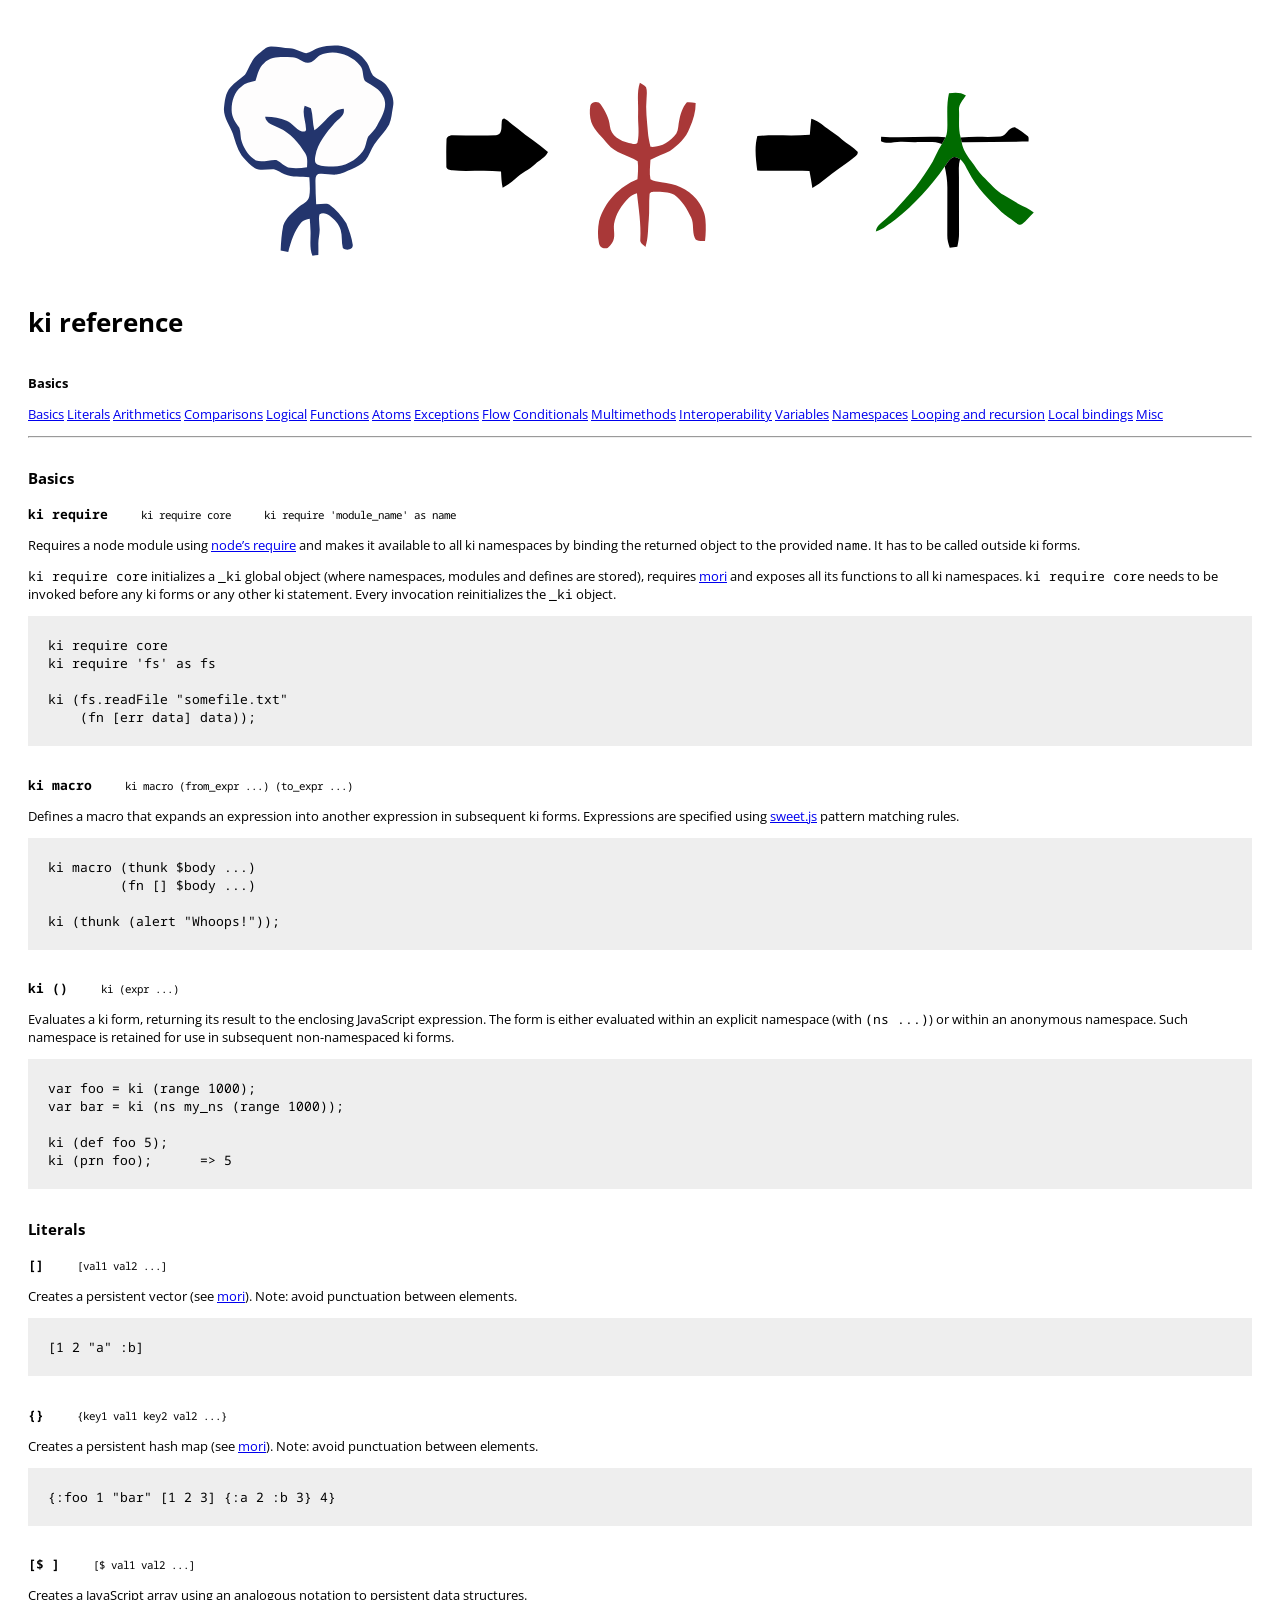
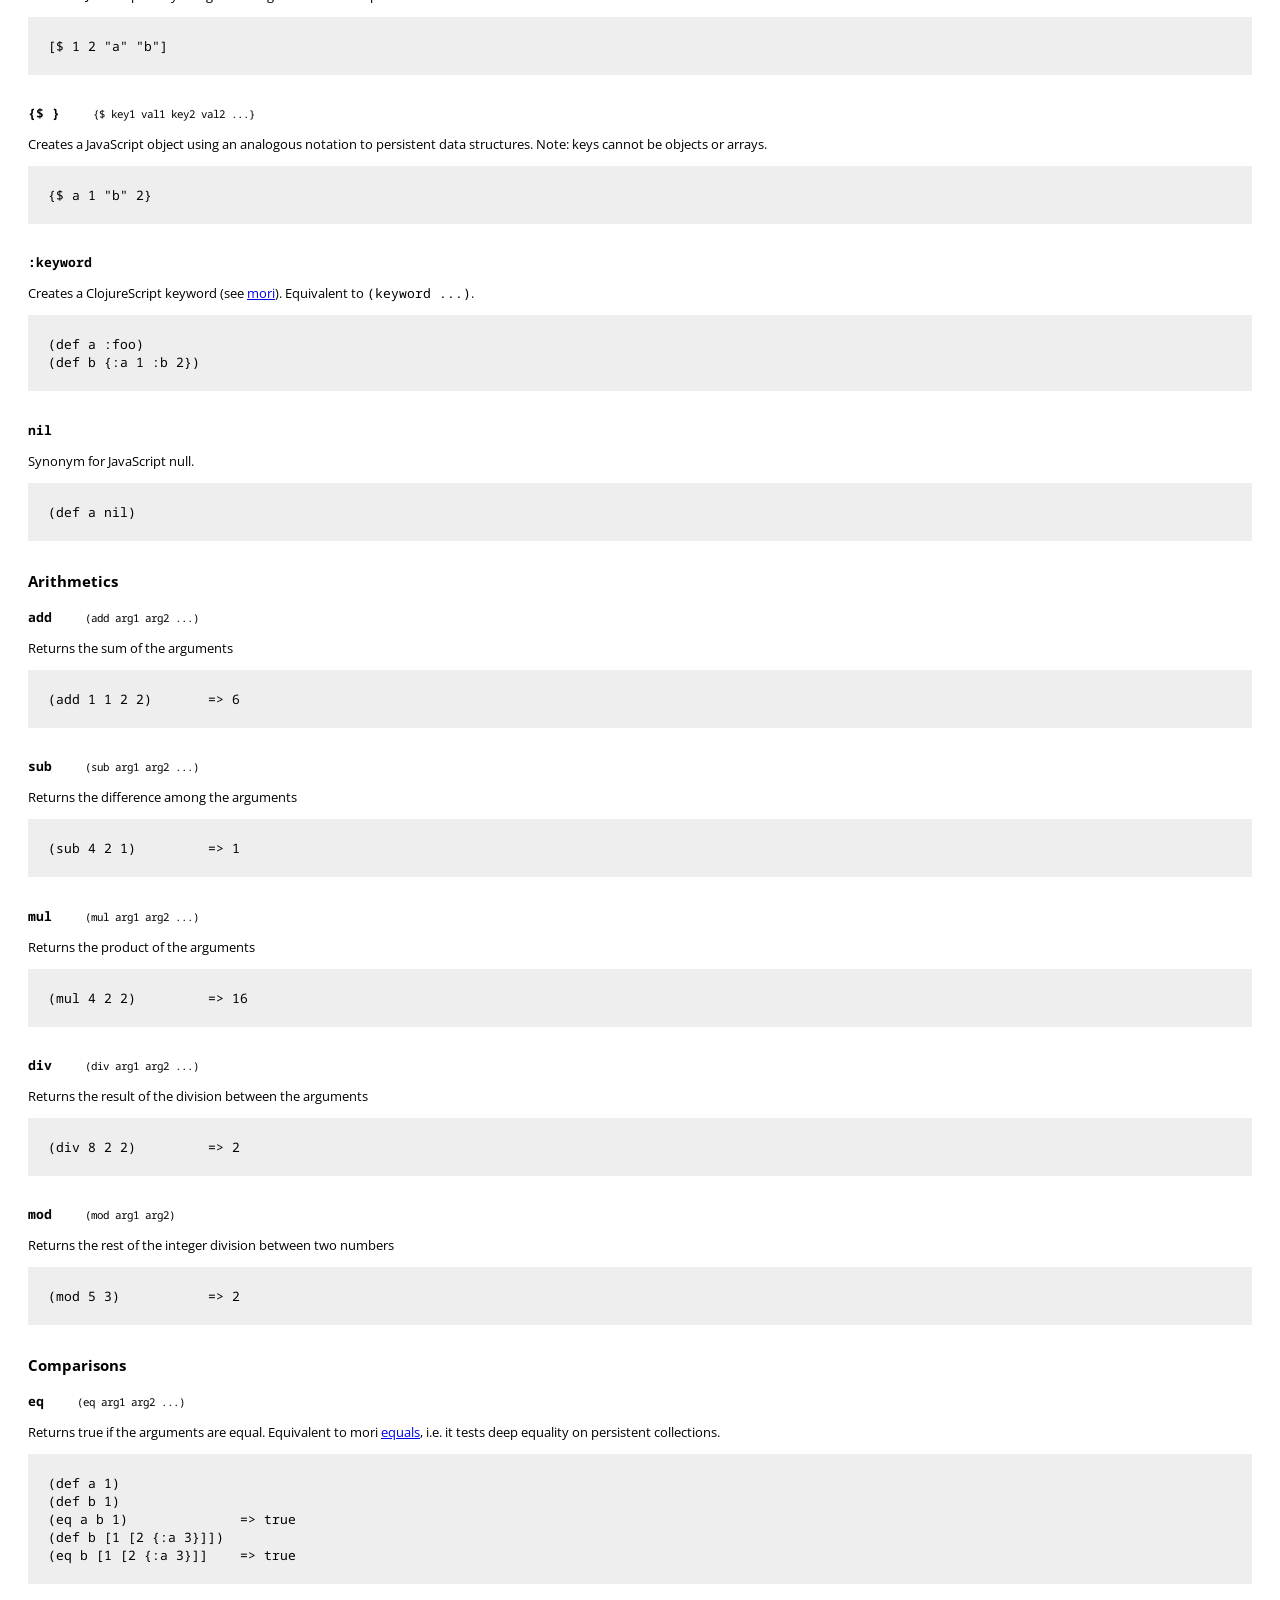
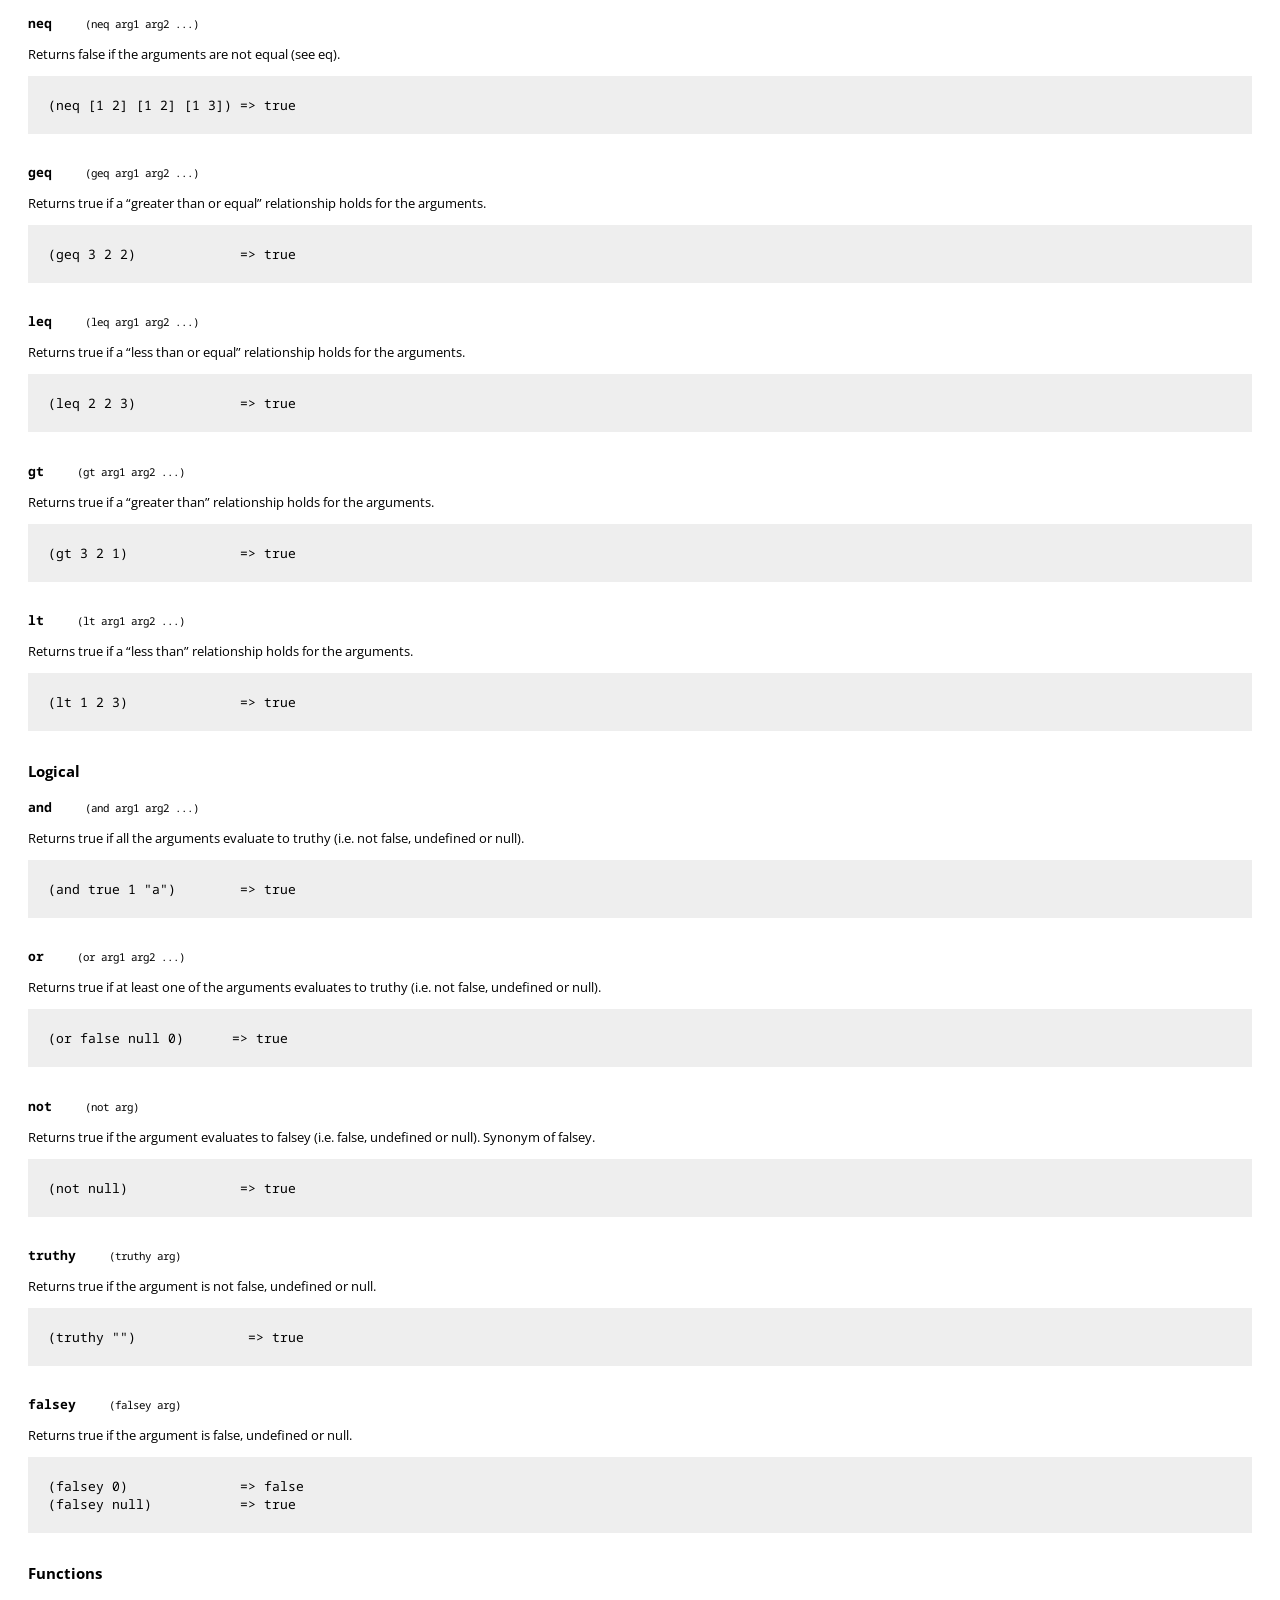
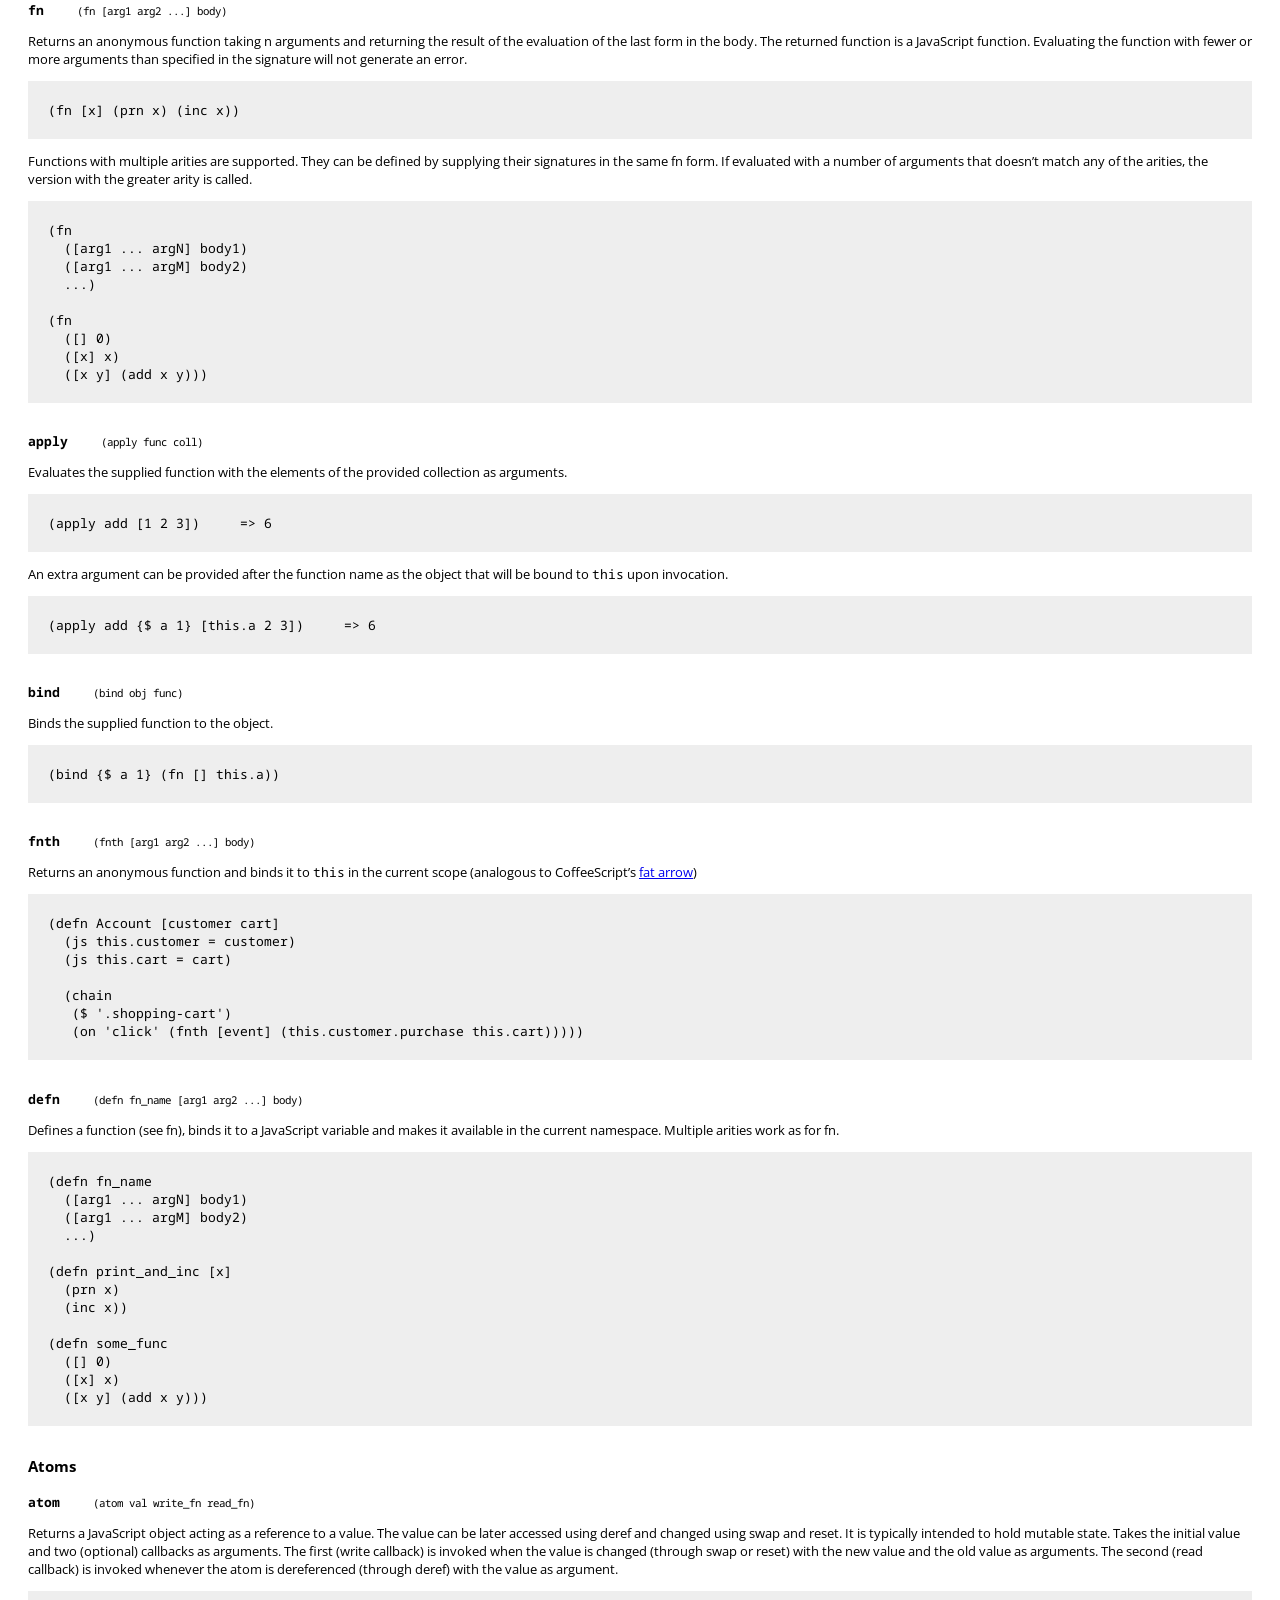
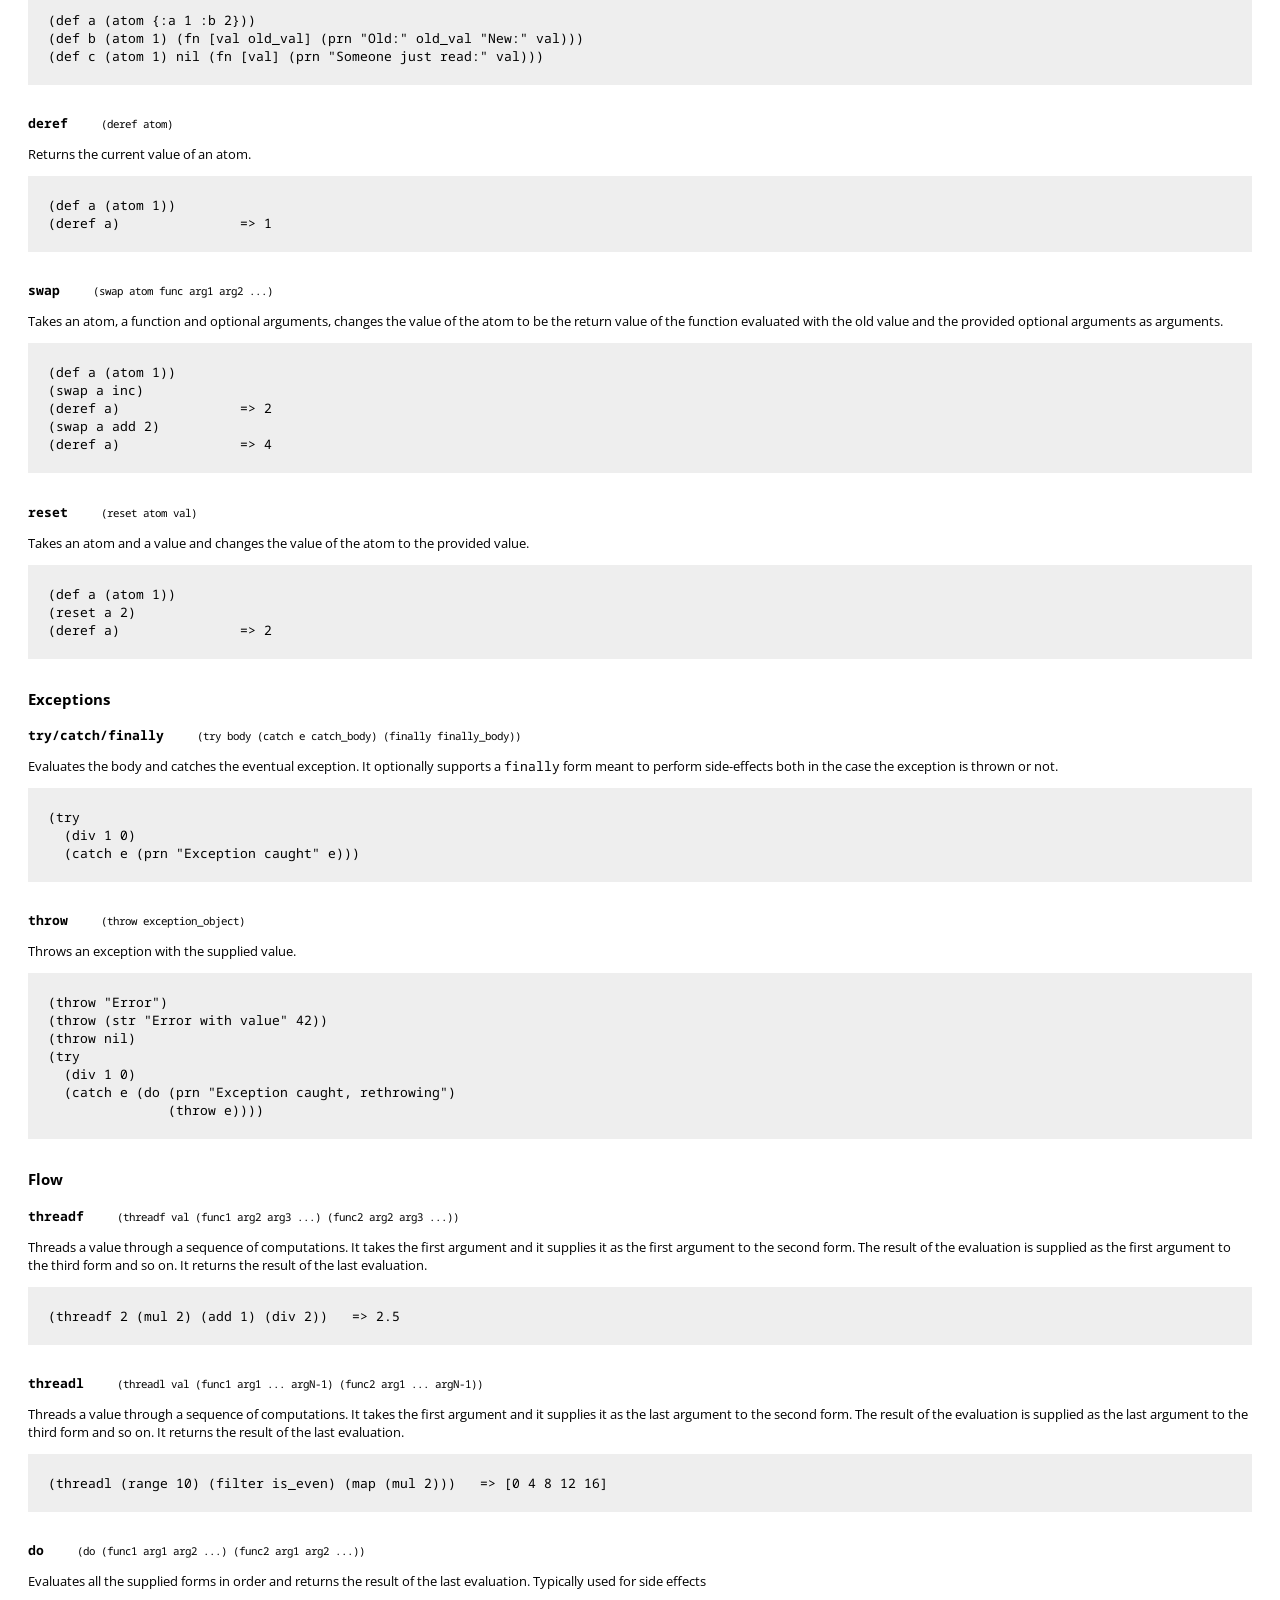
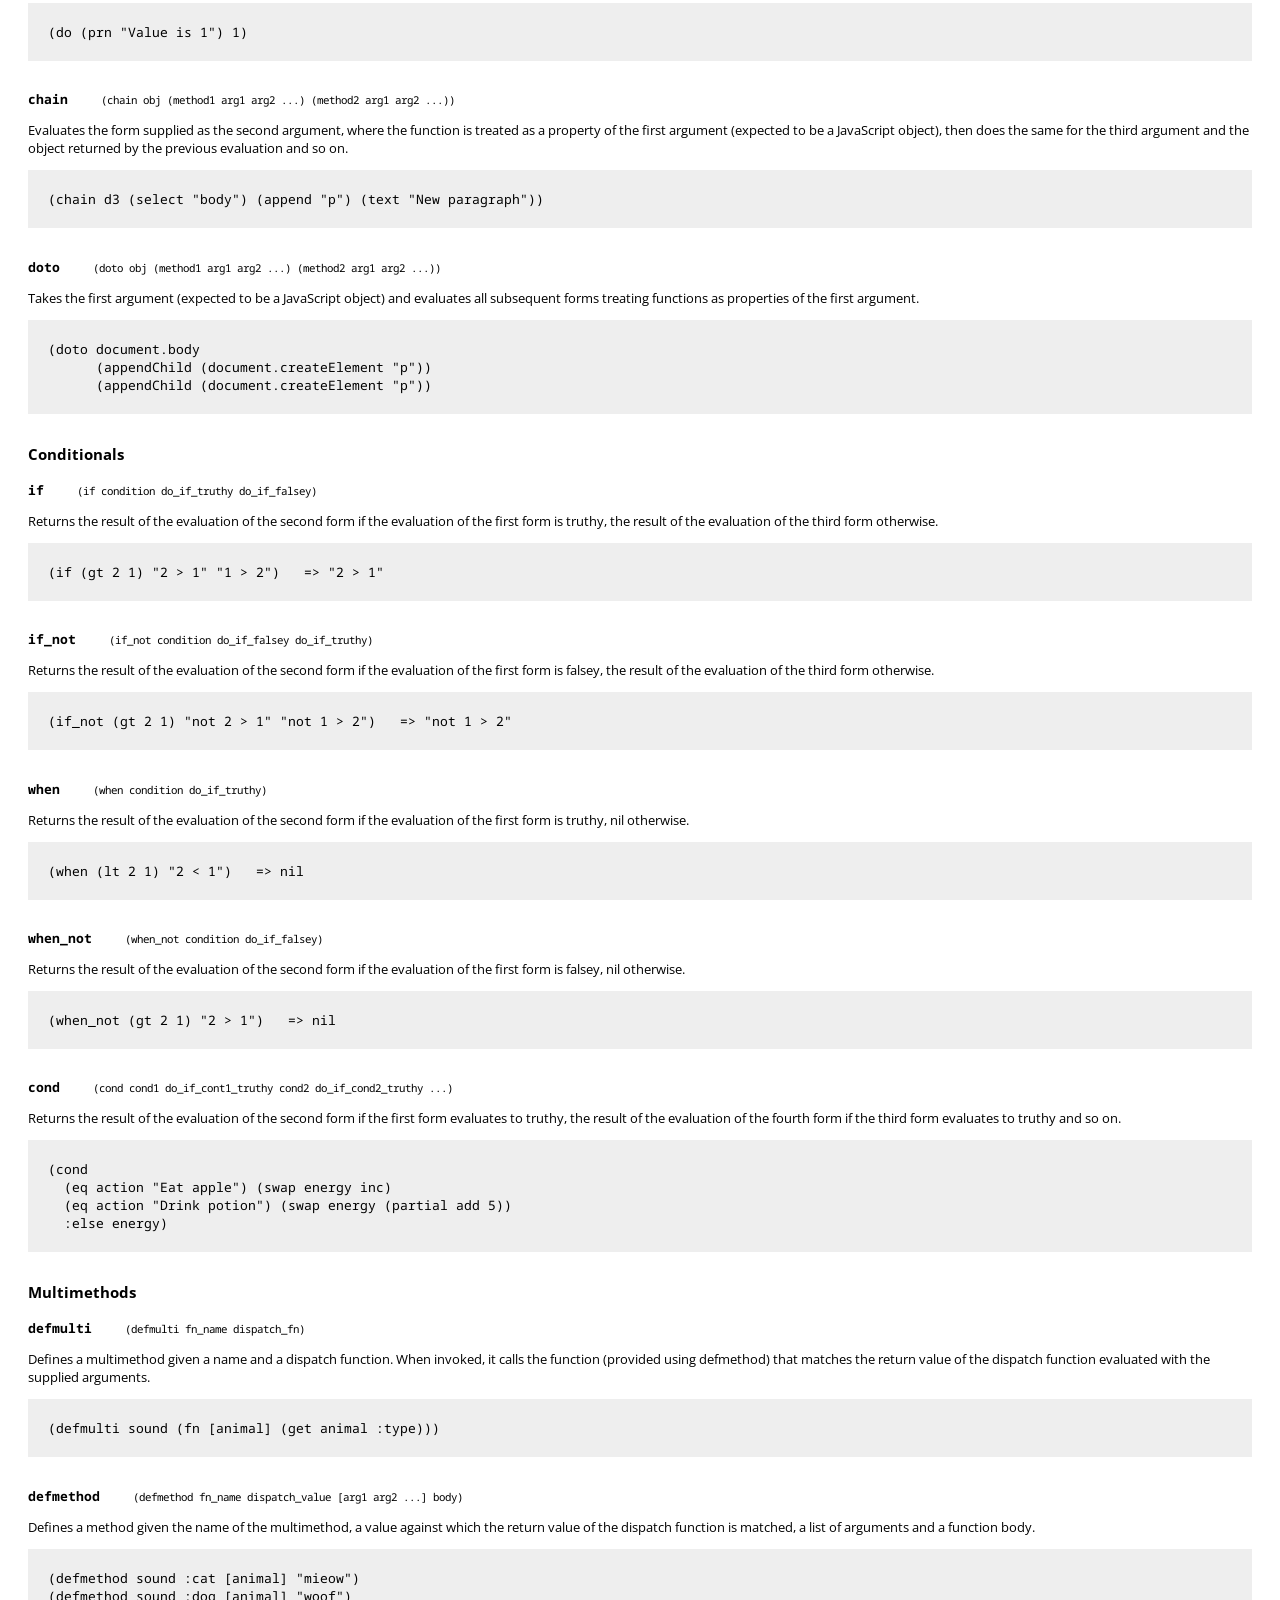
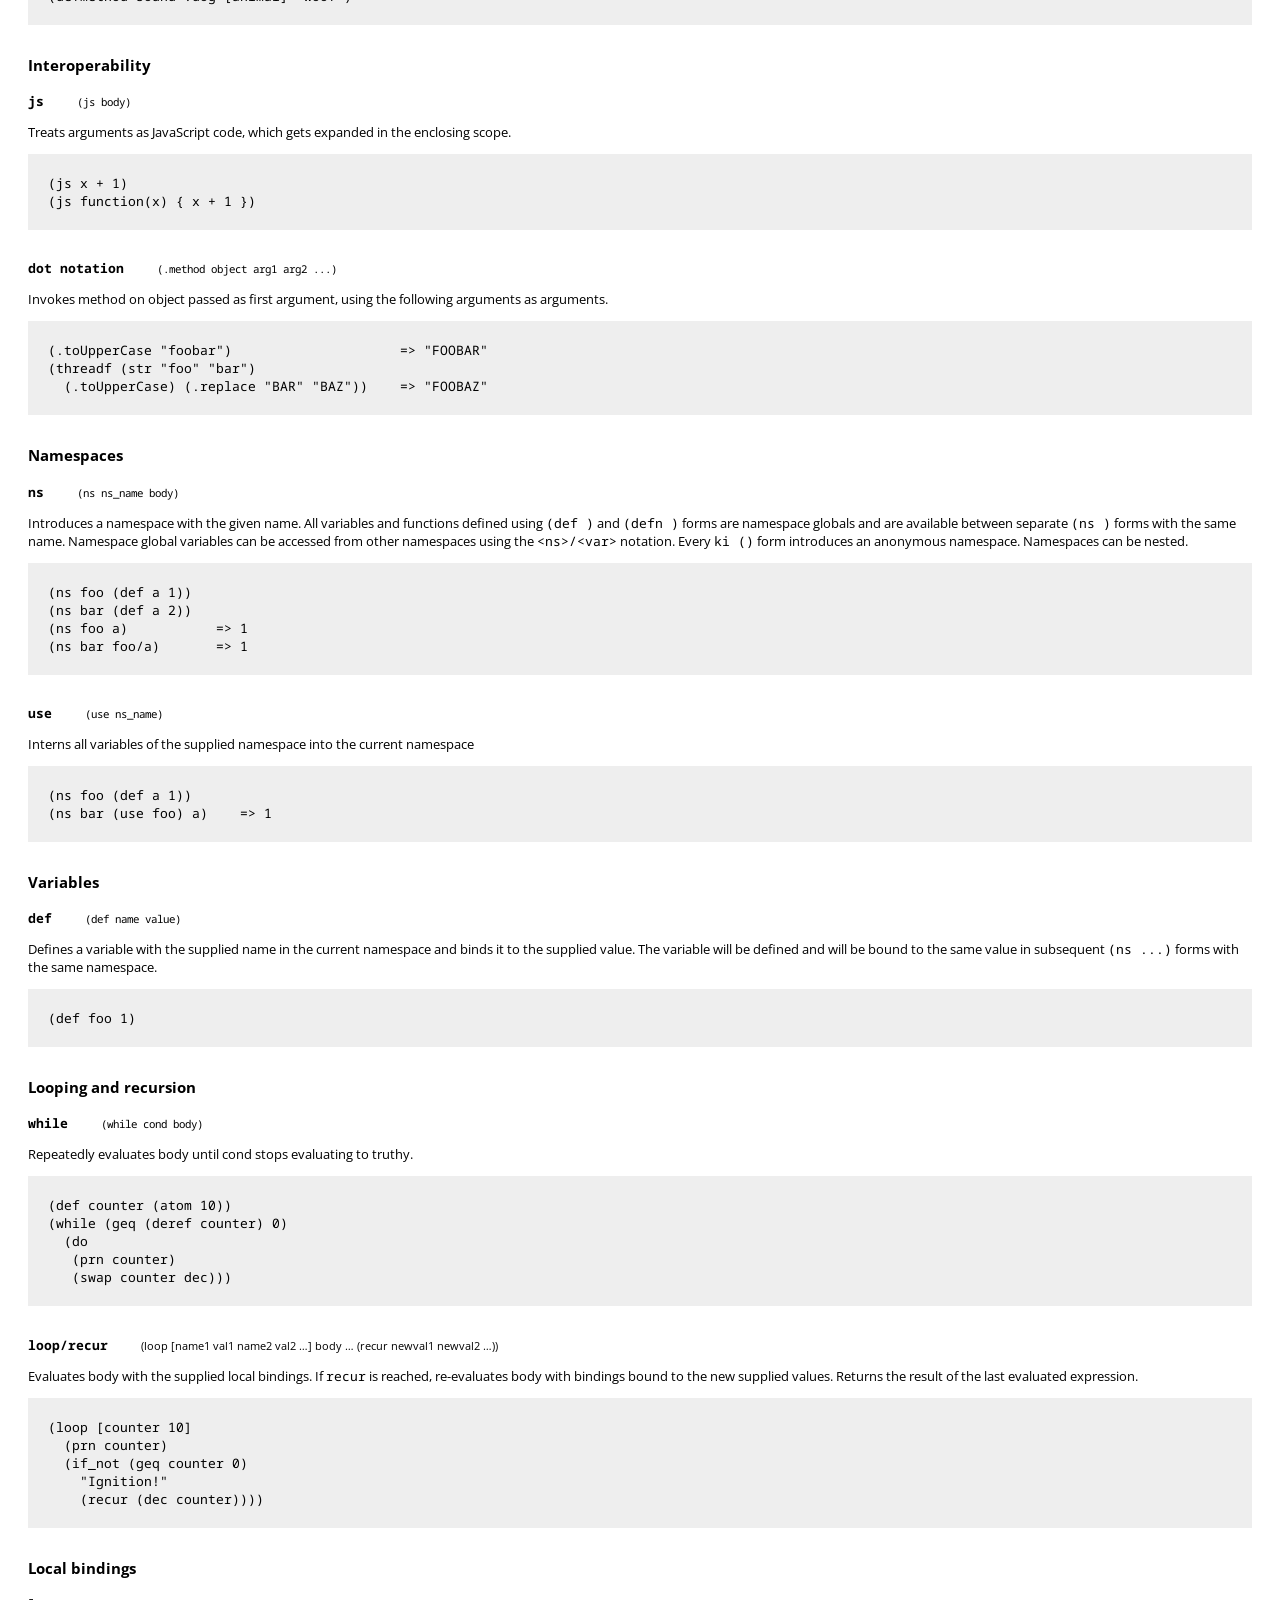
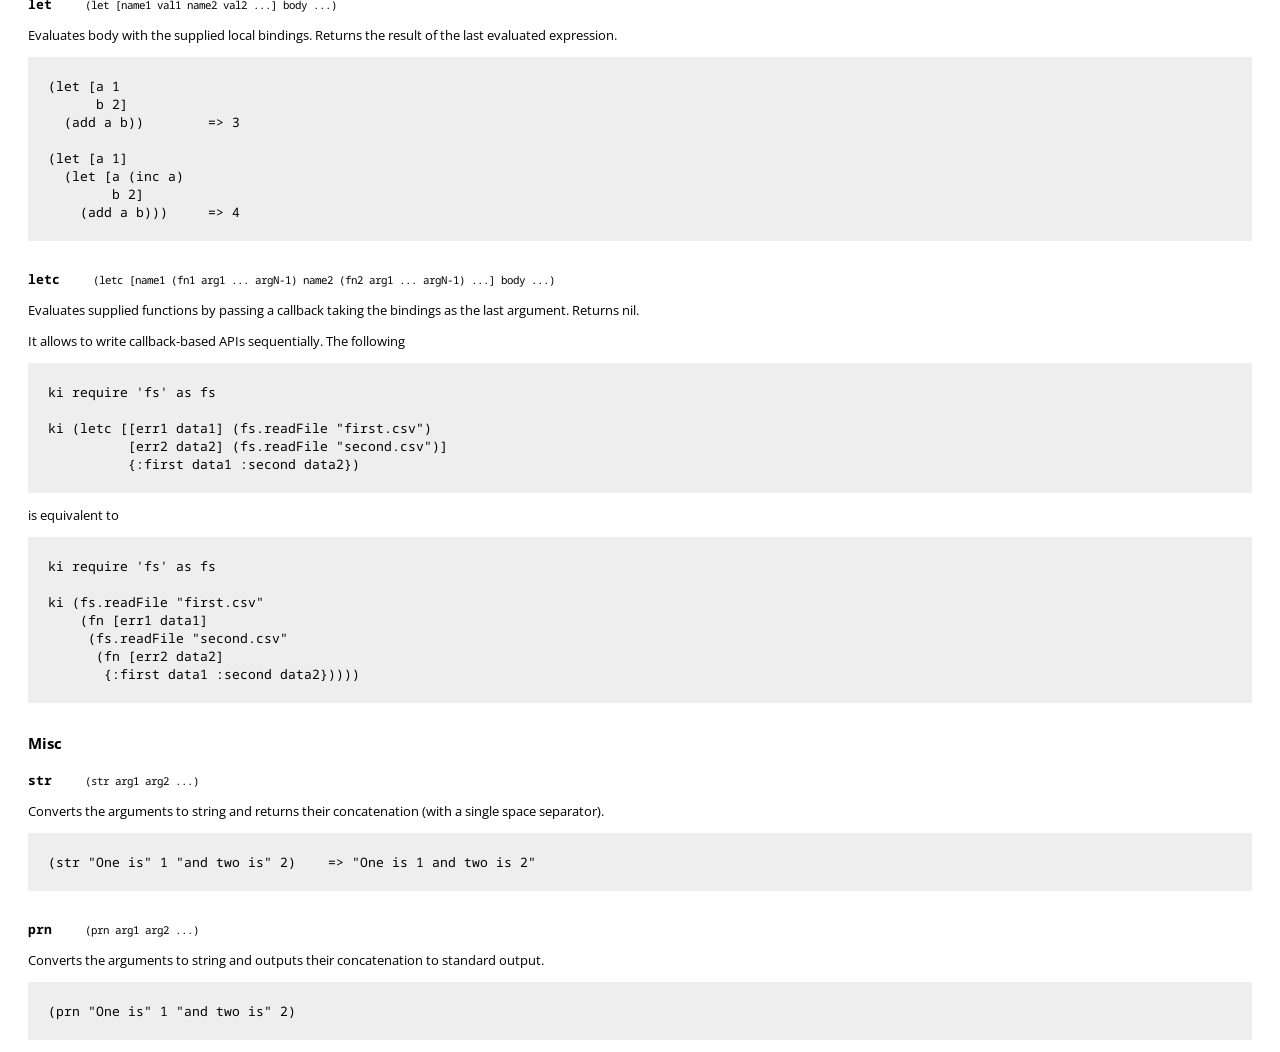
==== commit 72b03dc5: "Improved styling." ====
--- a/ki.docset/Contents/Resources/Documents/api.html
+++ b/ki.docset/Contents/Resources/Documents/api.html
@@ -9,12 +9,12 @@
         <link href='http://fonts.googleapis.com/css?family=Droid+Sans+Mono|Open+Sans:400italic,400' rel='stylesheet' type='text/css'>
         <link rel="stylesheet" href="css/syntax.css">
       	
-        <link rel="stylesheet" href="css/default.css">
+        <link rel="stylesheet" href="css/default.css"><link rel="stylesheet" href="css/styles.css">
 
     </head>
 
     <body>
-      <a href="https://github.com/lantiga/ki"><img style="position: absolute; top: 0; right: 0; border: 0;" src="https://github-camo.global.ssl.fastly.net/38ef81f8aca64bb9a64448d0d70f1308ef5341ab/68747470733a2f2f73332e616d617a6f6e6177732e636f6d2f6769746875622f726962626f6e732f666f726b6d655f72696768745f6461726b626c75655f3132313632312e706e67" alt="Fork me on GitHub" data-canonical-src="https://s3.amazonaws.com/github/ribbons/forkme_right_darkblue_121621.png"></a>
+
     	<div class="pure-g">
         <div class="pure-u-1-5"></div>
     		<div class="pure-u-3-5">
--- a/ki.docset/Contents/Resources/Documents/css/styles.css
+++ b/ki.docset/Contents/Resources/Documents/css/styles.css
@@ -0,0 +1,3 @@
+body {
+  padding: 0 20px;
+}
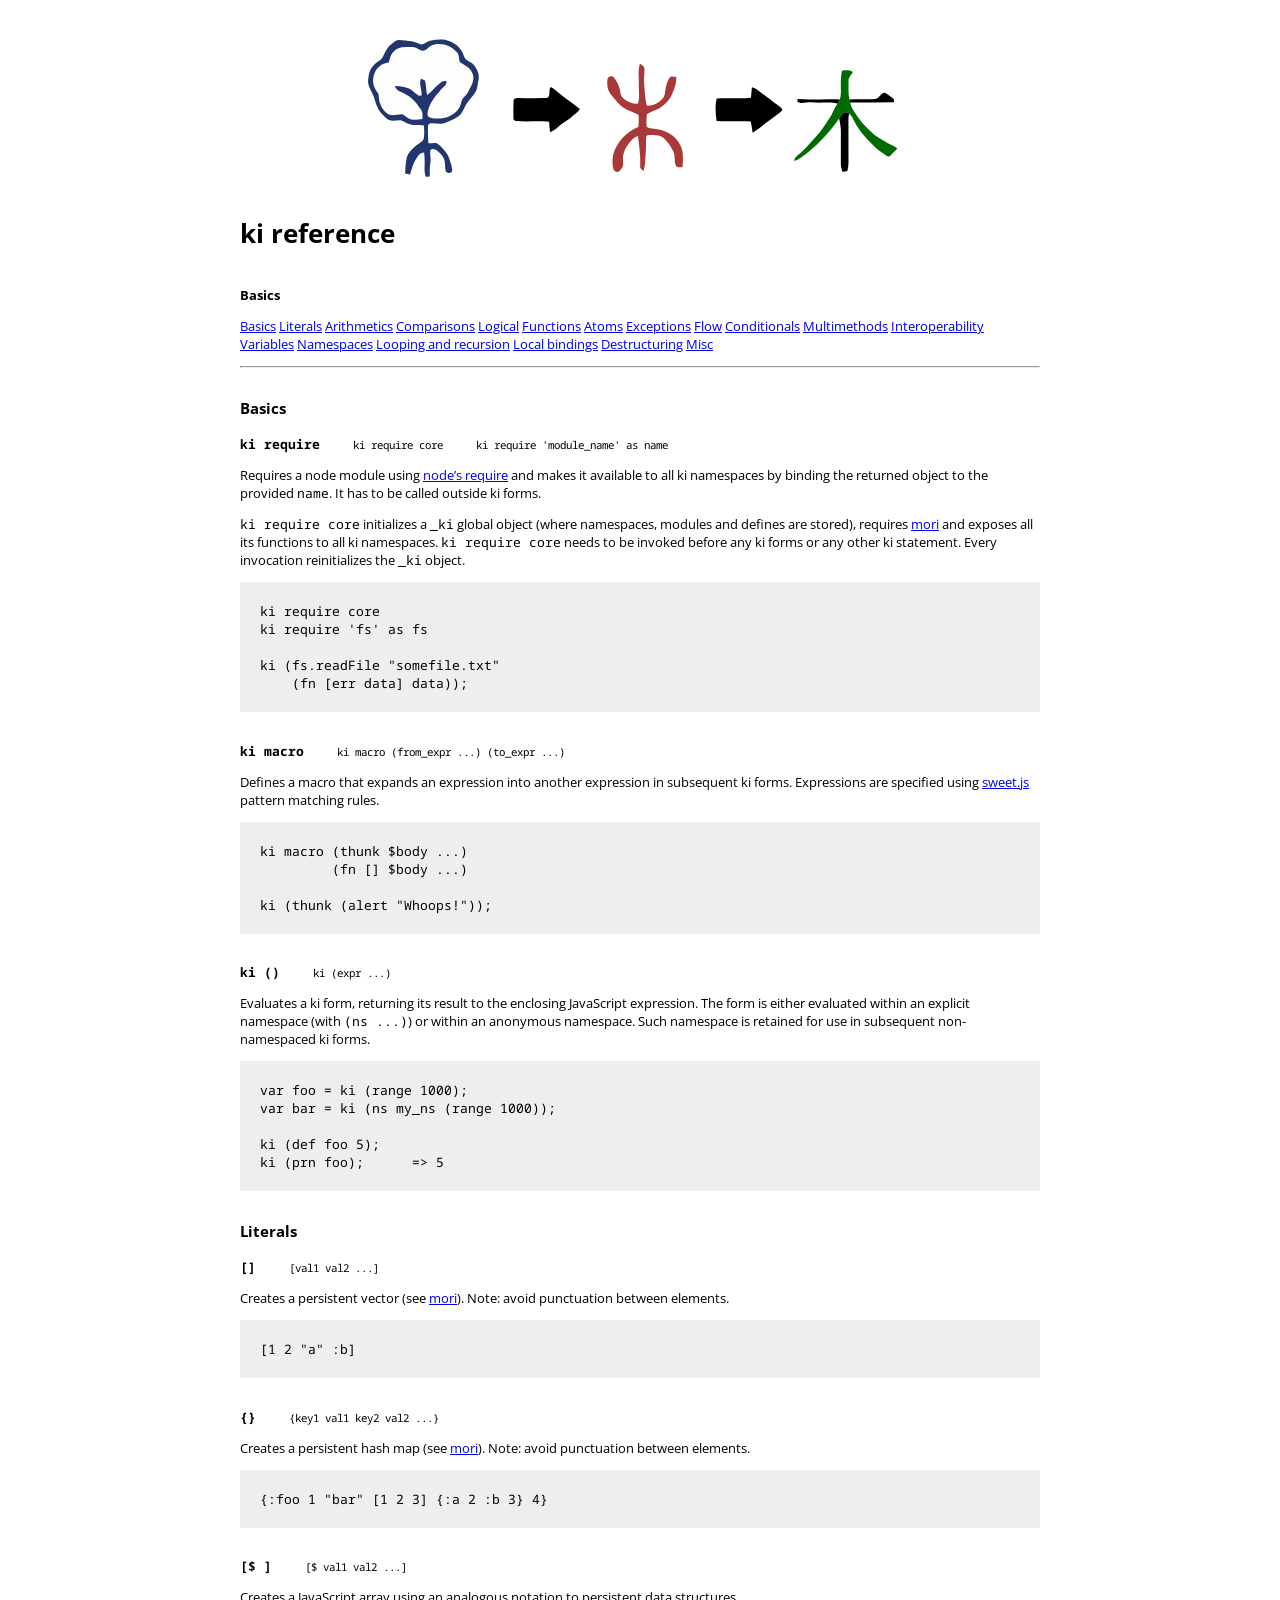
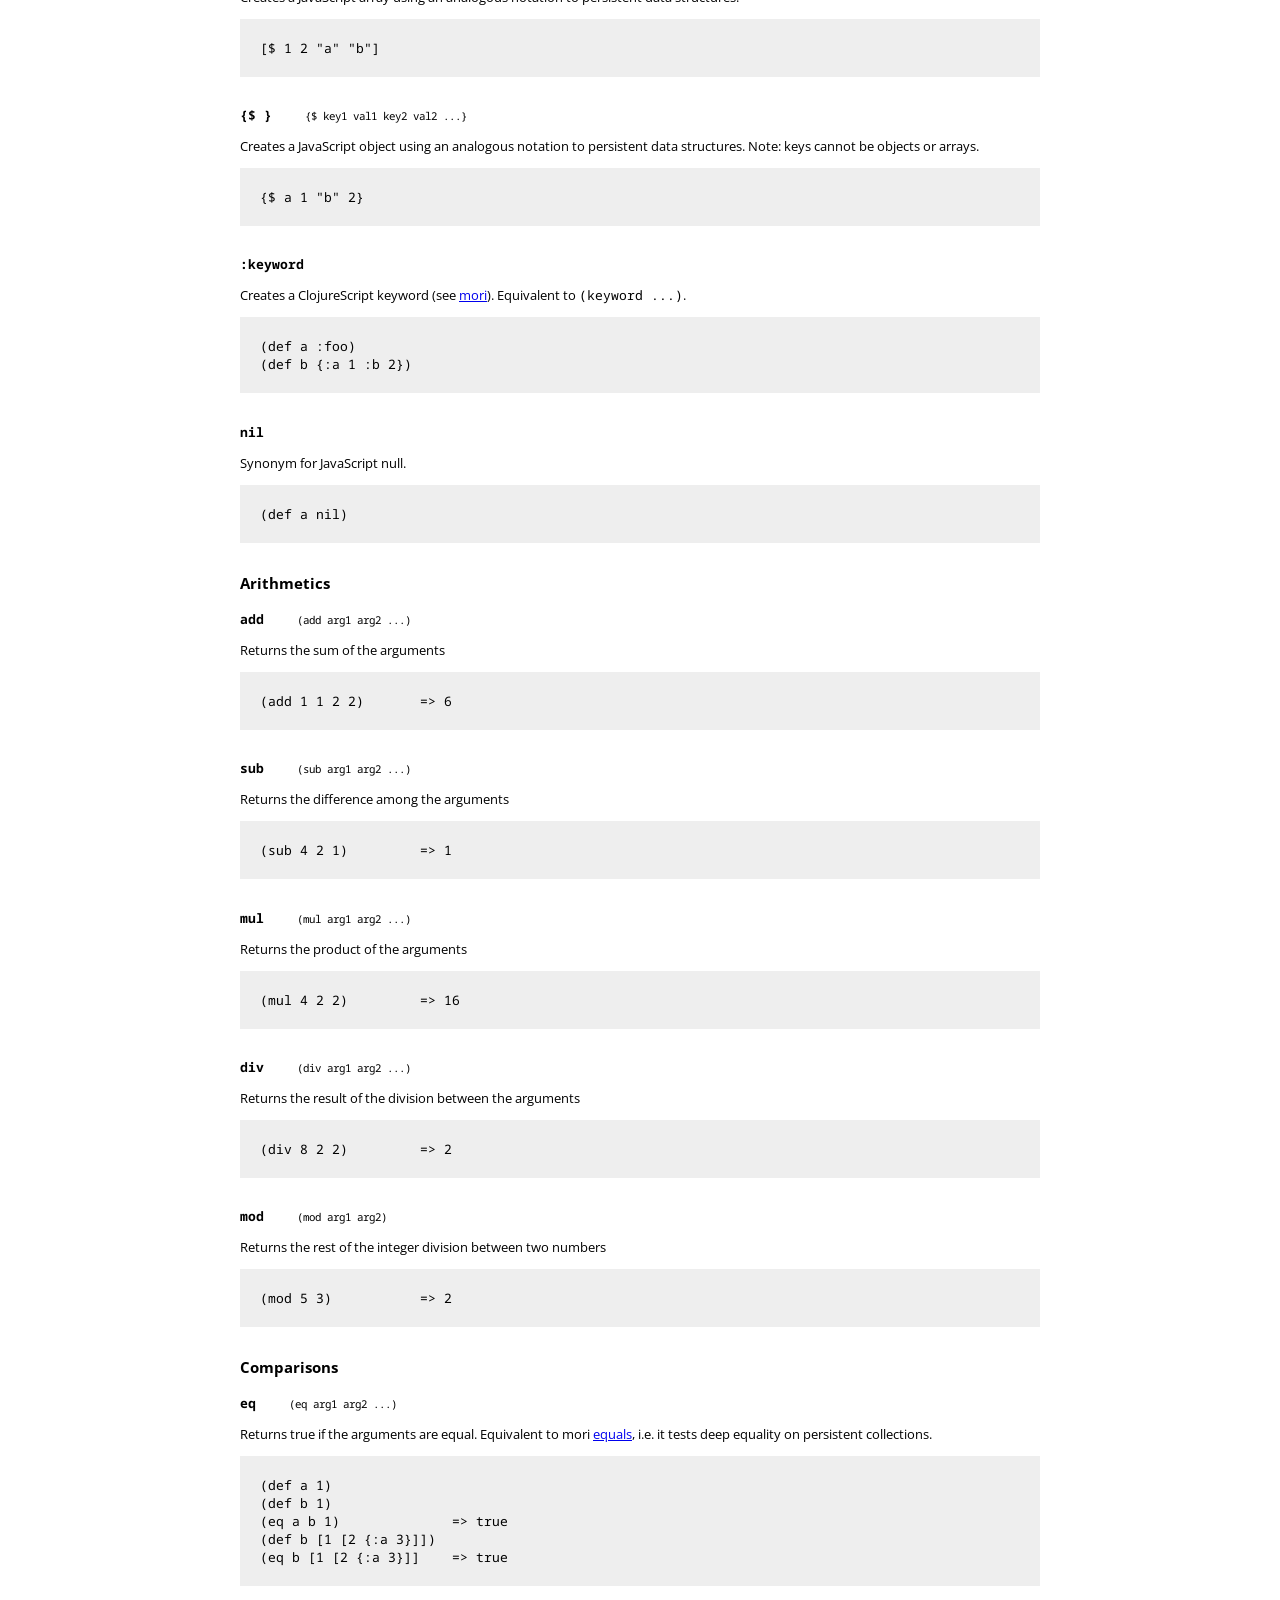
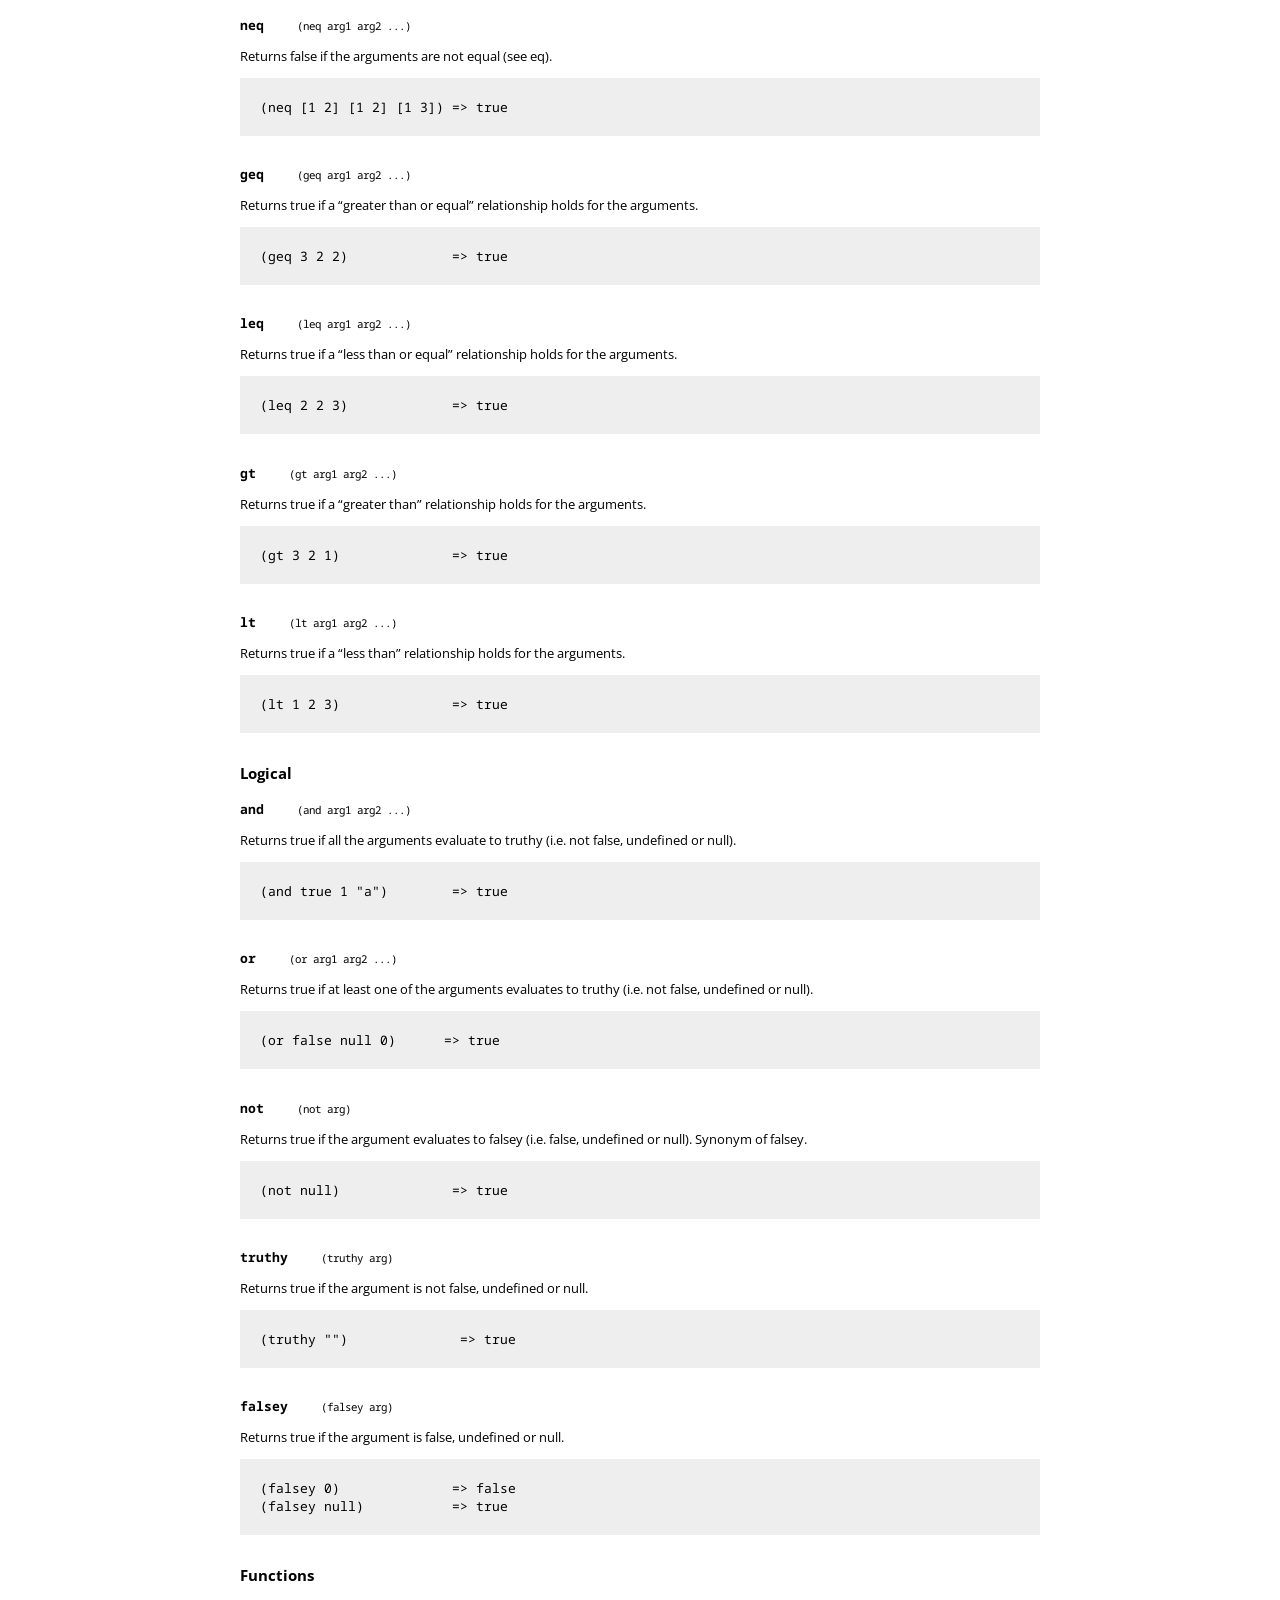
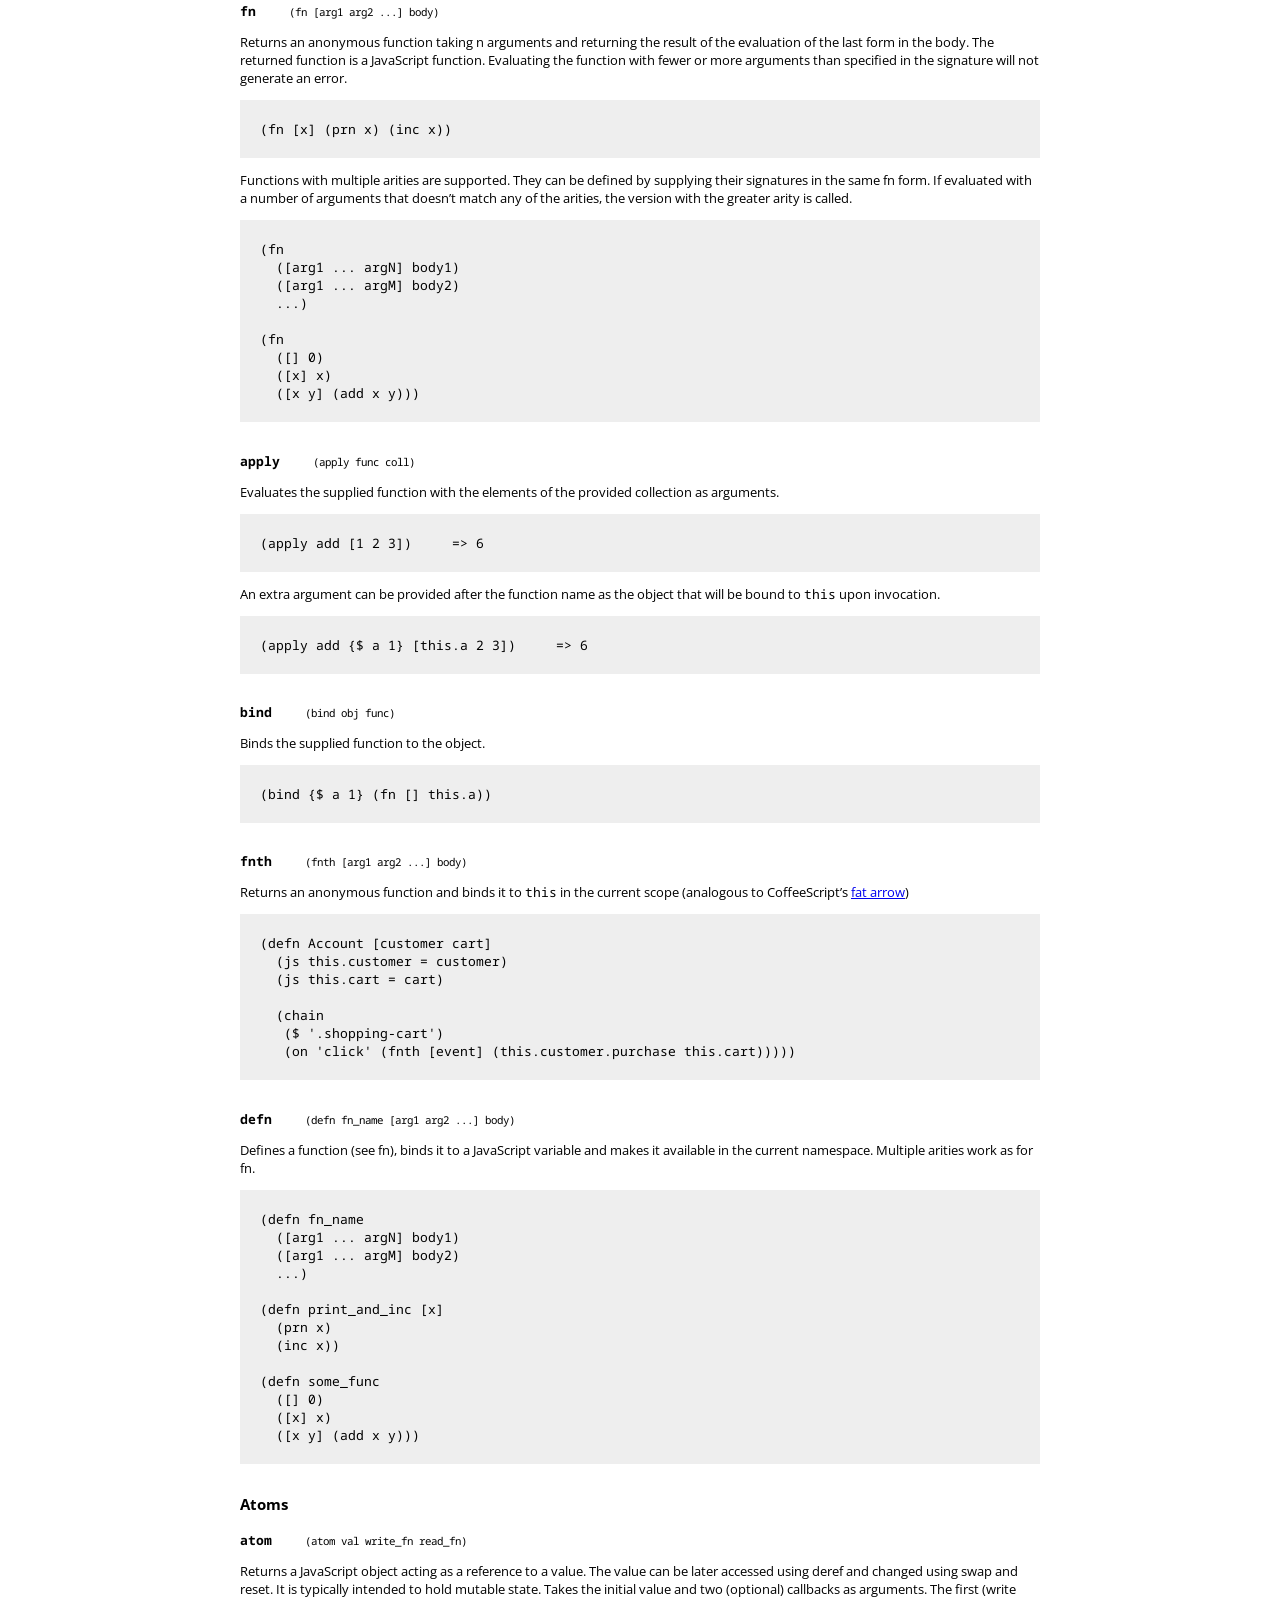
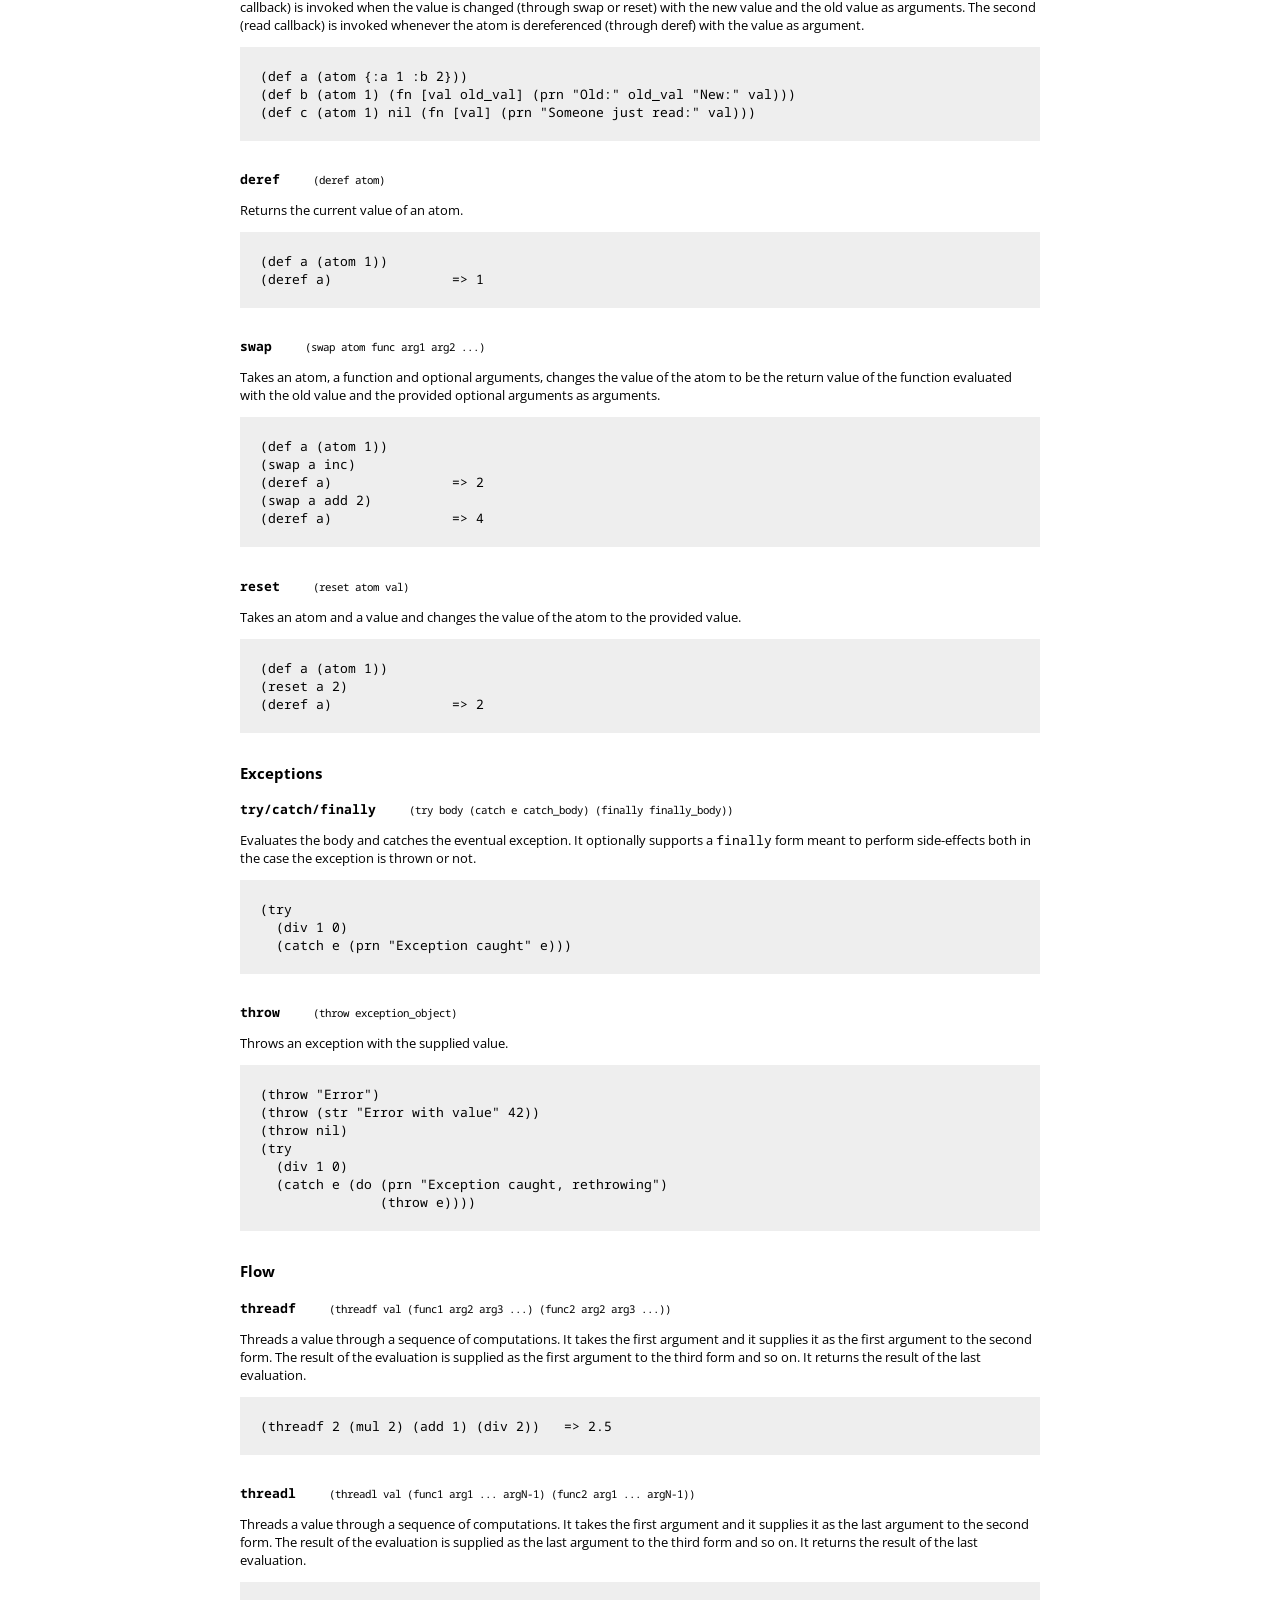
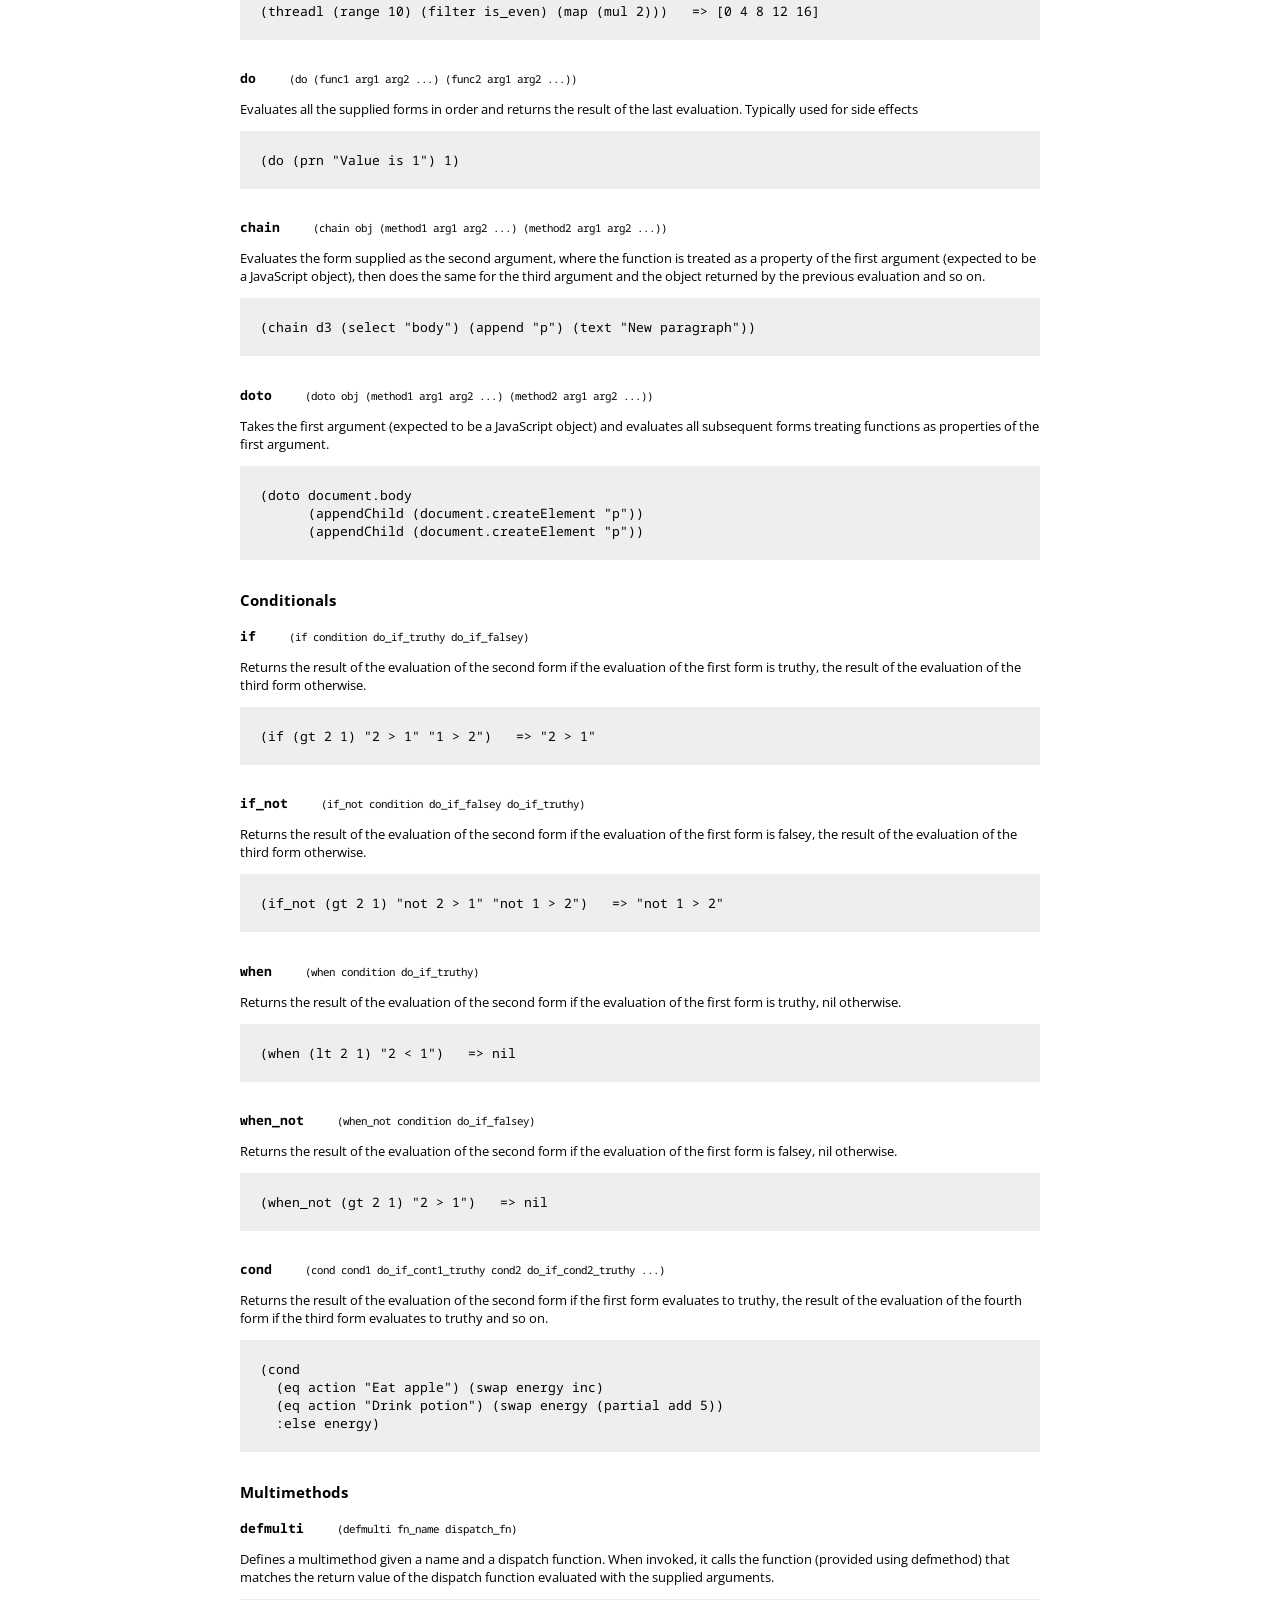
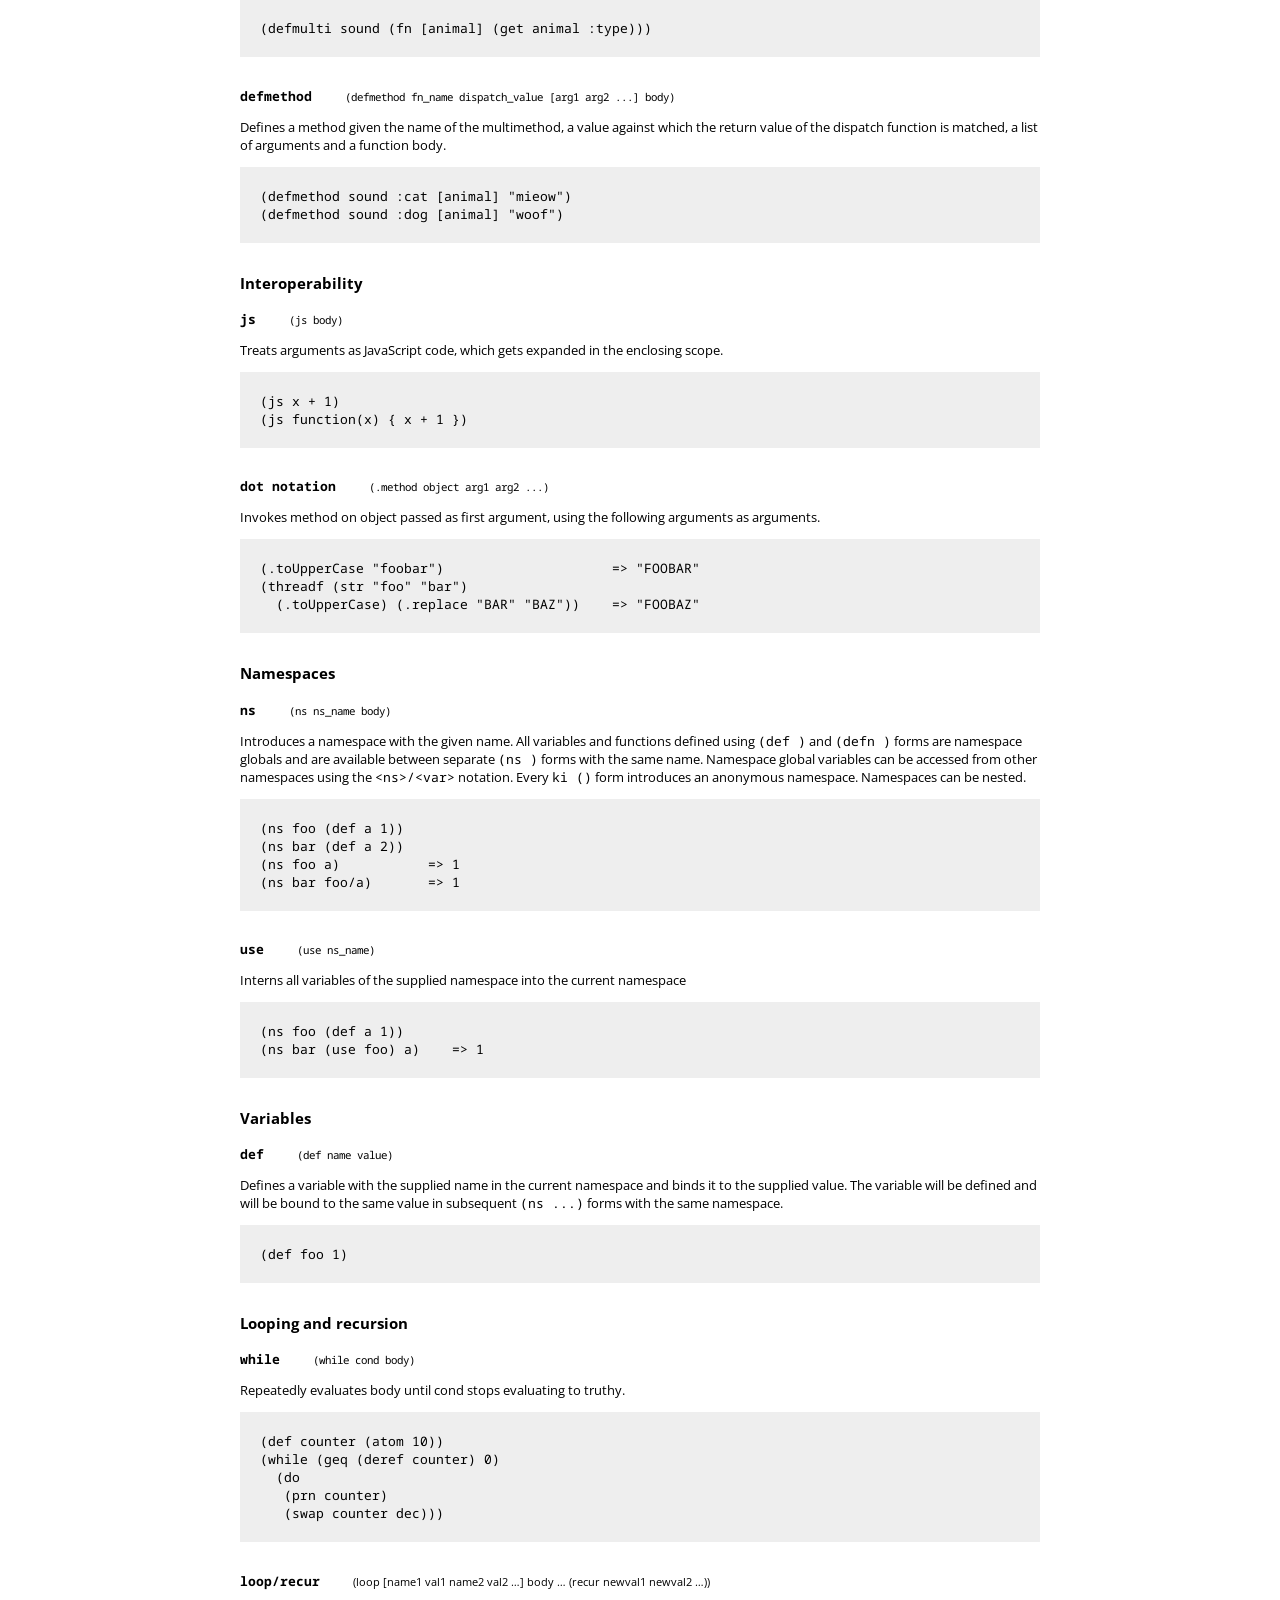
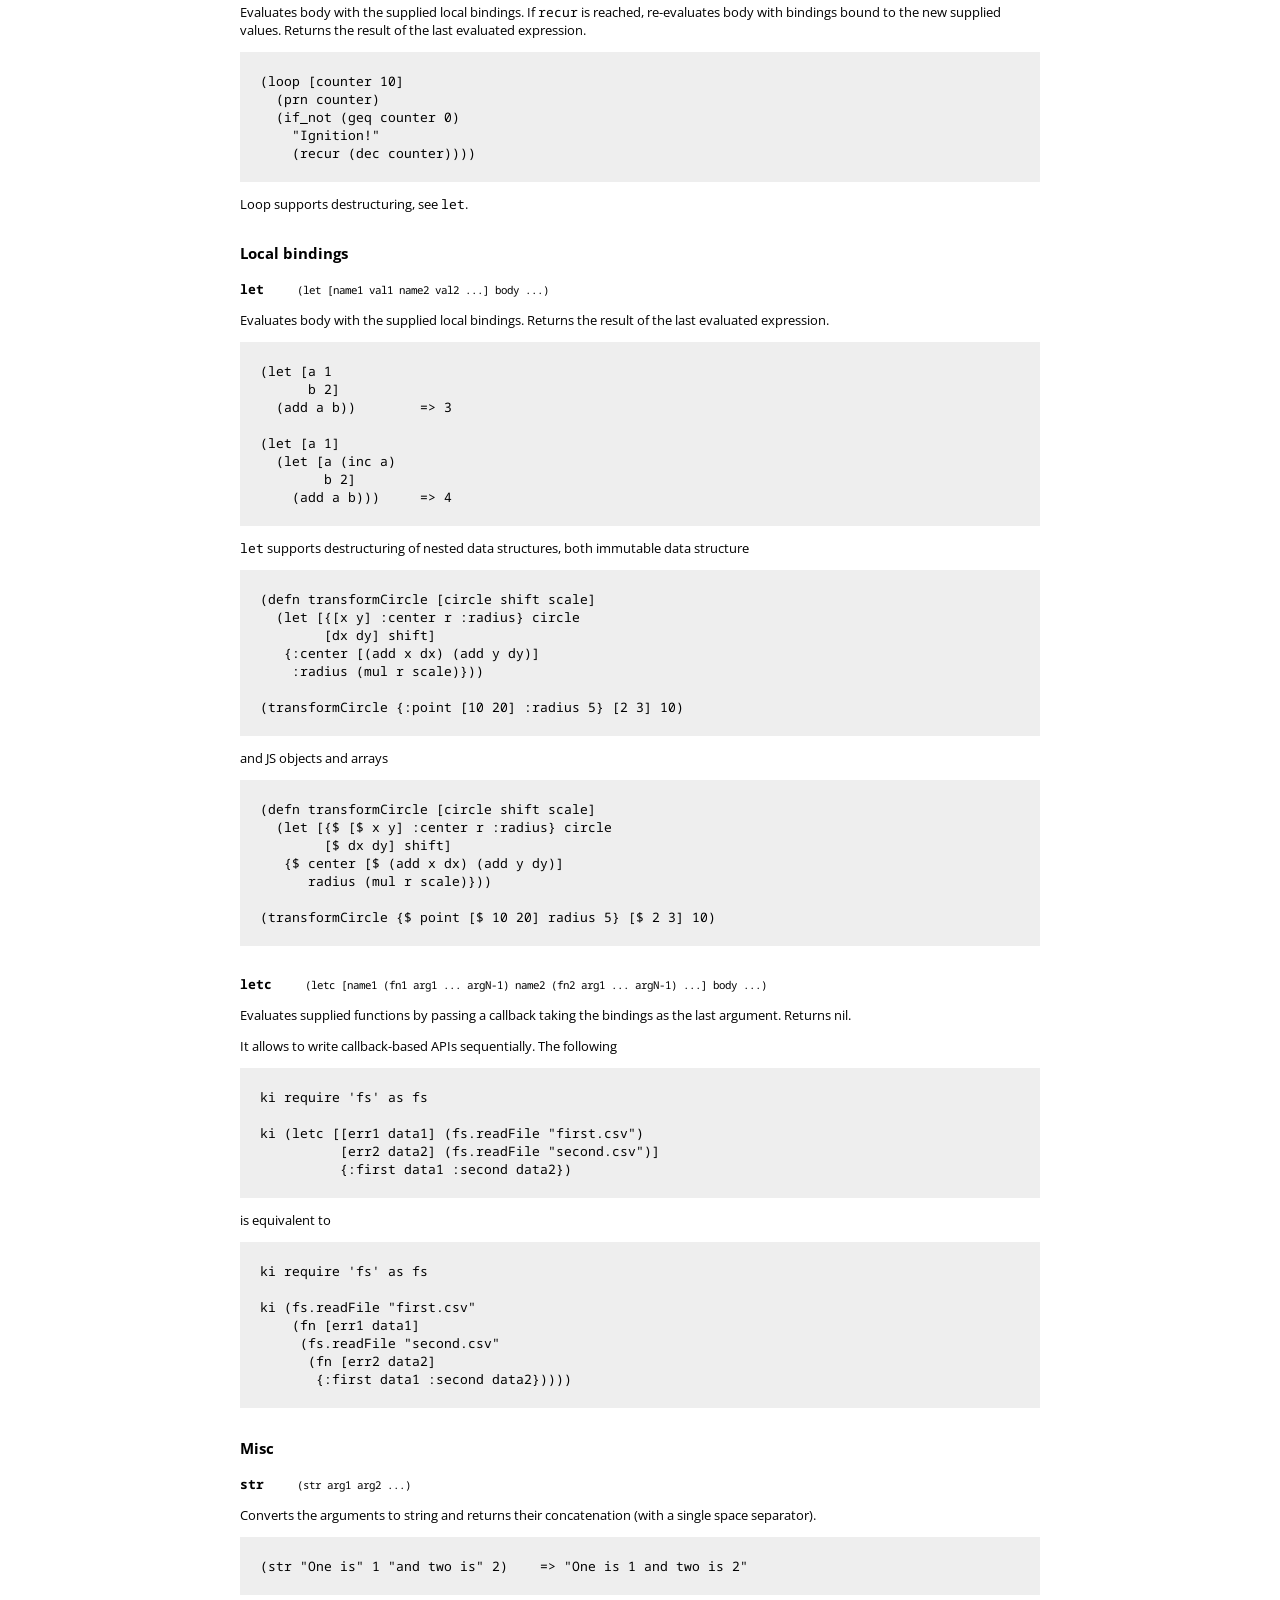
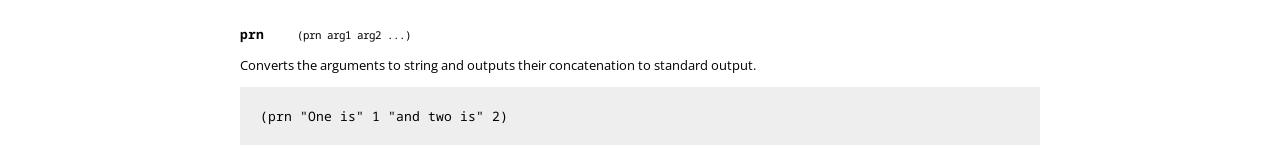
==== commit a5cb3fcc: "Updated docset to version 0.1.29" ====
--- a/ki.docset/Contents/Resources/Documents/api.html
+++ b/ki.docset/Contents/Resources/Documents/api.html
@@ -45,6 +45,7 @@
 <a href="#namespaces">Namespaces</a>
 <a href="#looping-and-recursion">Looping and recursion</a>
 <a href="#local-bindings">Local bindings</a>
+<a href="#destructuring">Destructuring</a>
 <a href="#misc">Misc</a></p>
 
 <hr />
@@ -665,6 +666,8 @@
     (recur (dec counter))))
 </code></pre>
 
+<p>Loop supports destructuring, see <code>let</code>.</p>
+
 <h3 id="local-bindings">Local bindings</h3>
 
 <h4 id="let"><code>let</code></h4>
@@ -681,6 +684,28 @@
   (let [a (inc a)
         b 2]
     (add a b)))     =&gt; 4
+</code></pre>
+
+<p><code>let</code> supports destructuring of nested data structures, both immutable data structure </p>
+
+<pre><code>(defn transformCircle [circle shift scale] 
+  (let [{[x y] :center r :radius} circle
+        [dx dy] shift]
+   {:center [(add x dx) (add y dy)] 
+    :radius (mul r scale)}))
+
+(transformCircle {:point [10 20] :radius 5} [2 3] 10)
+</code></pre>
+
+<p>and JS objects and arrays</p>
+
+<pre><code>(defn transformCircle [circle shift scale] 
+  (let [{$ [$ x y] :center r :radius} circle
+        [$ dx dy] shift]
+   {$ center [$ (add x dx) (add y dy)] 
+      radius (mul r scale)}))
+
+(transformCircle {$ point [$ 10 20] radius 5} [$ 2 3] 10)
 </code></pre>
 
 <h4 id="letc"><code>letc</code></h4>
--- a/ki.docset/Contents/Resources/Documents/css/styles.css
+++ b/ki.docset/Contents/Resources/Documents/css/styles.css
@@ -1,3 +1,8 @@
 body {
   padding: 0 20px;
+}
+
+.pure-g {
+  max-width: 800px;
+  margin: 0 auto;
 }
